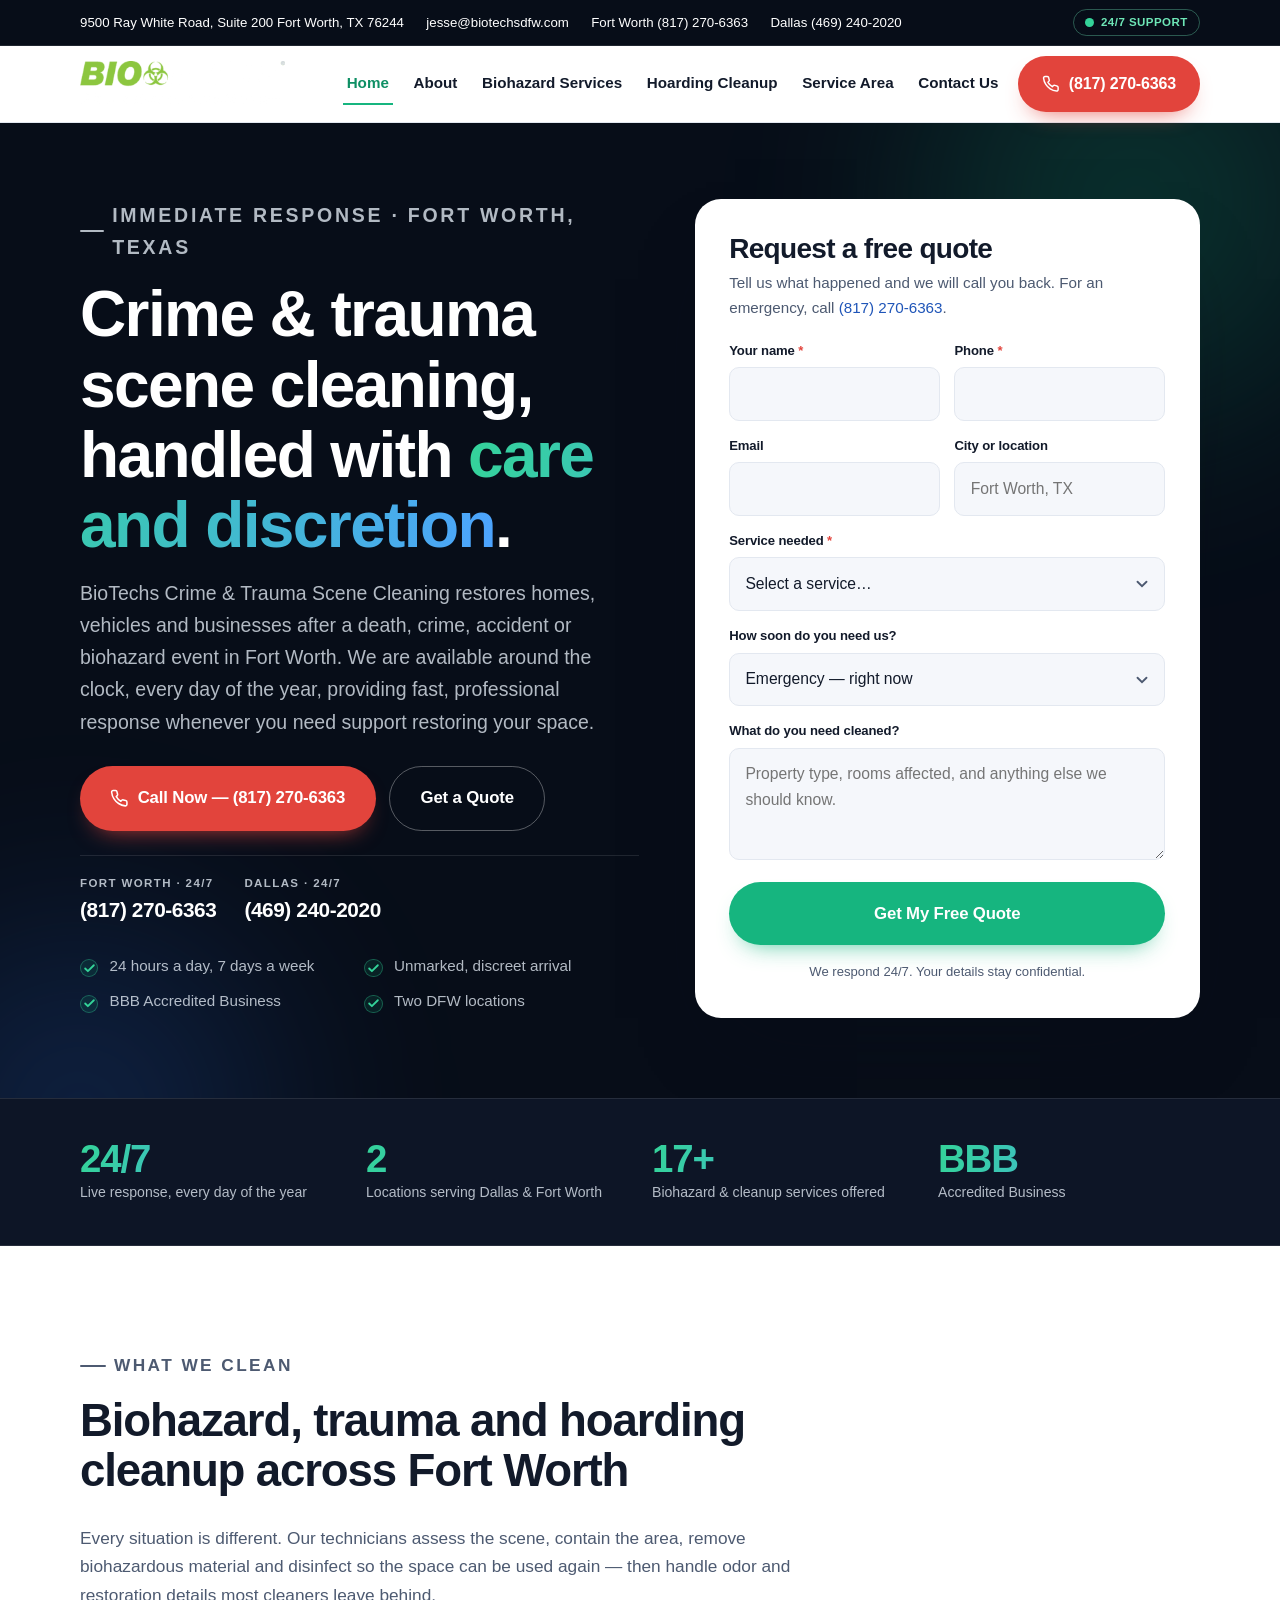
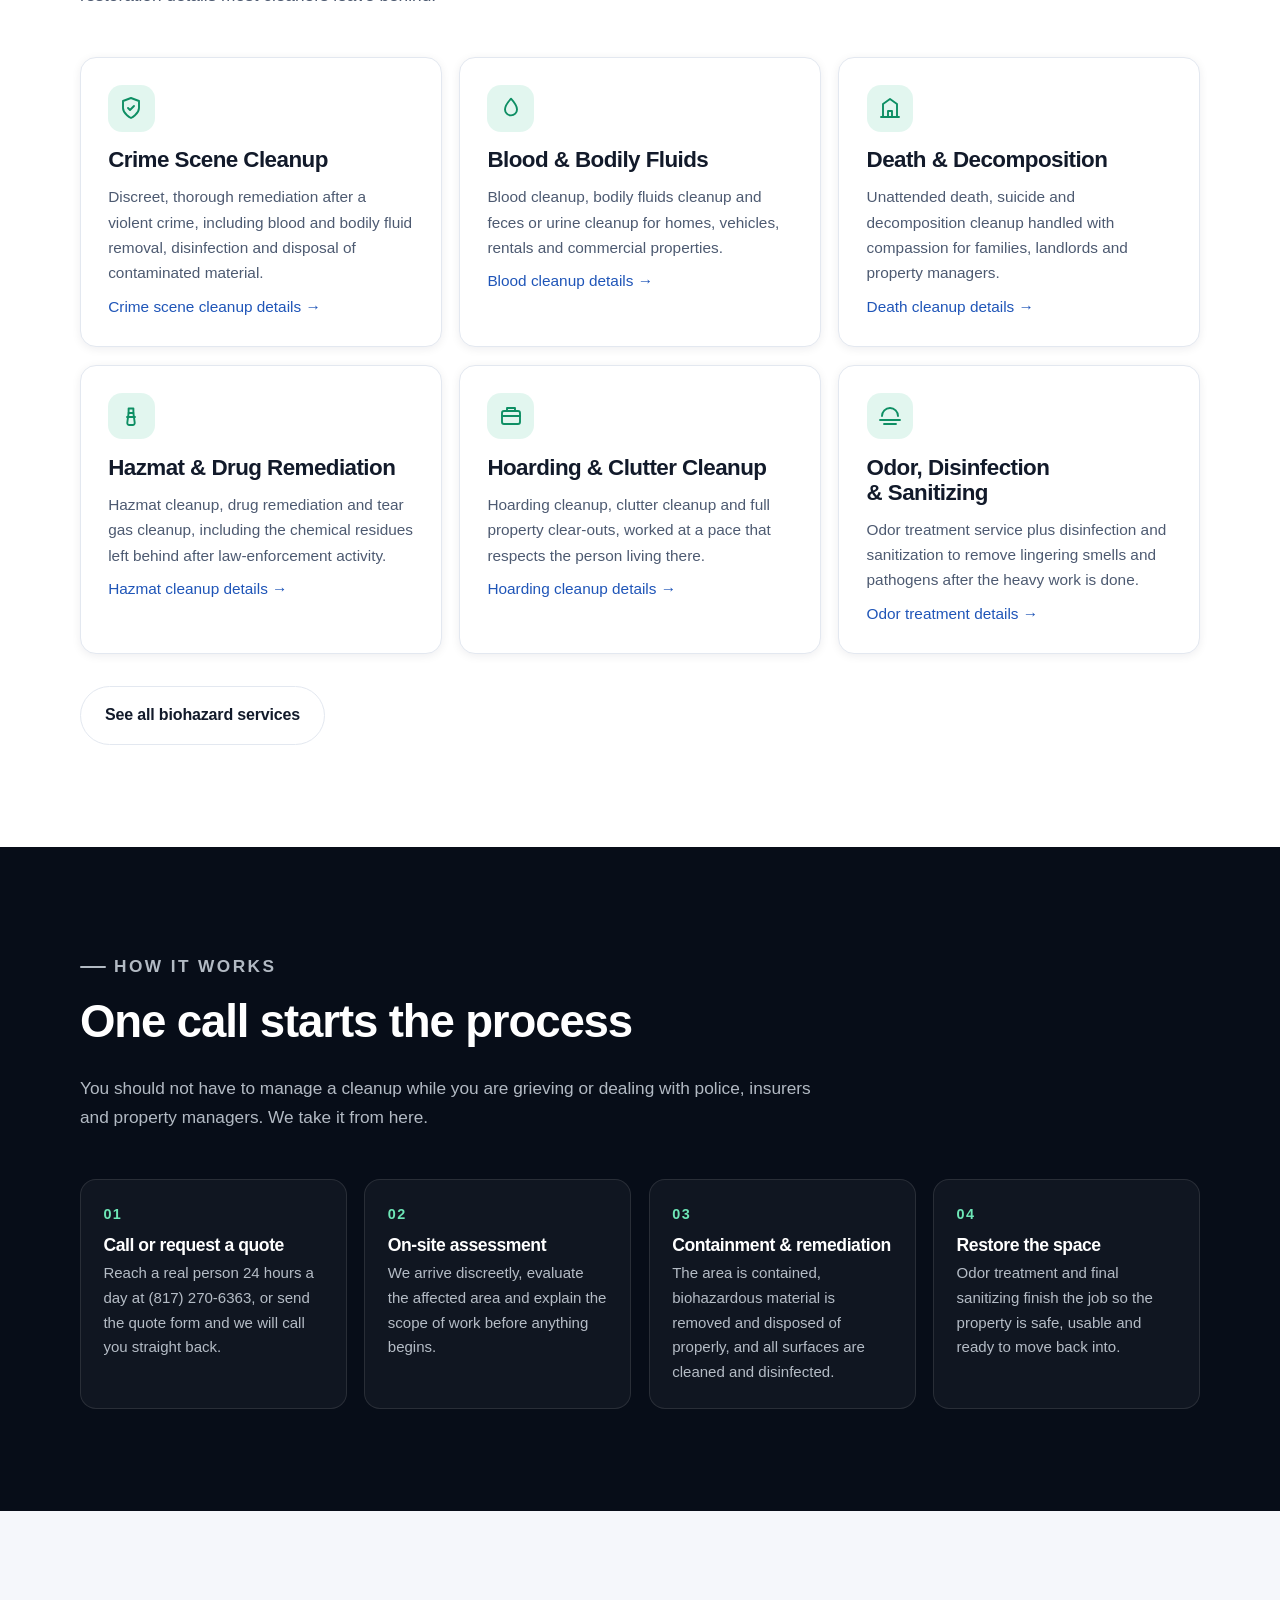
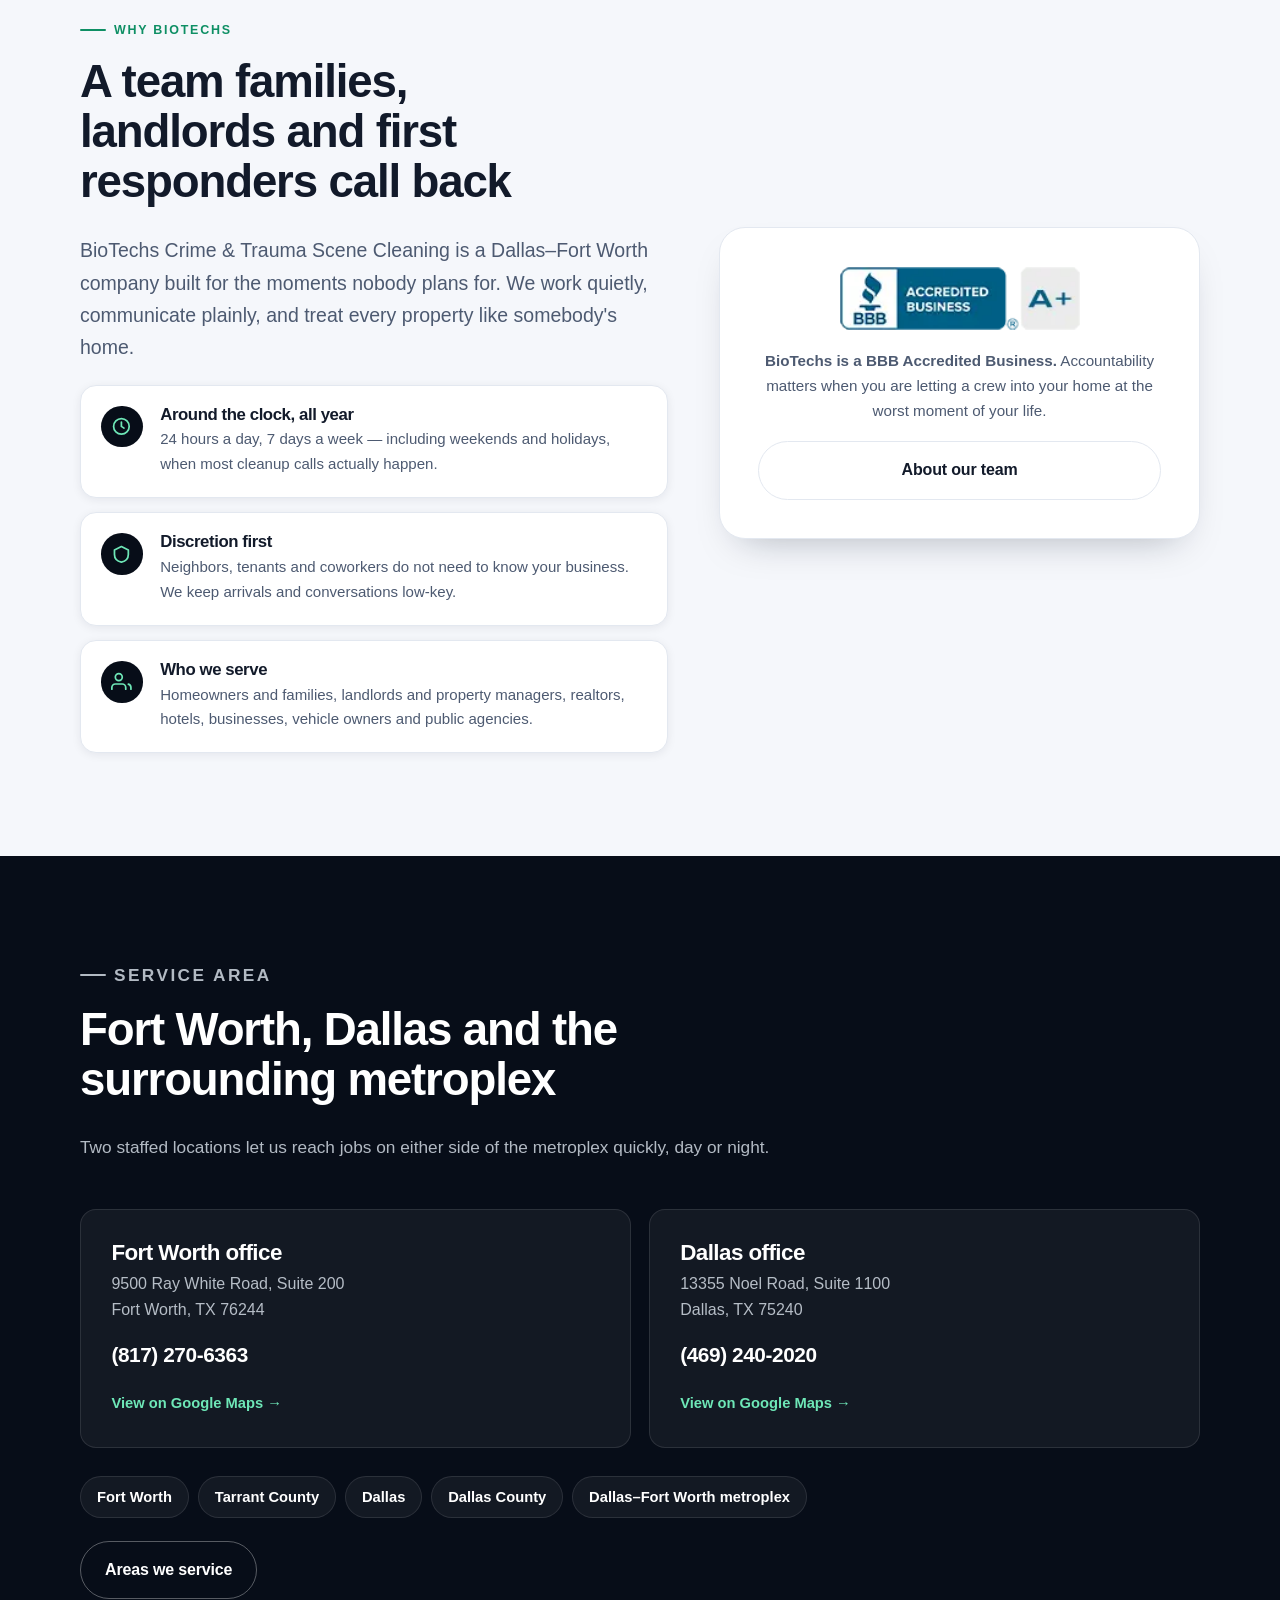
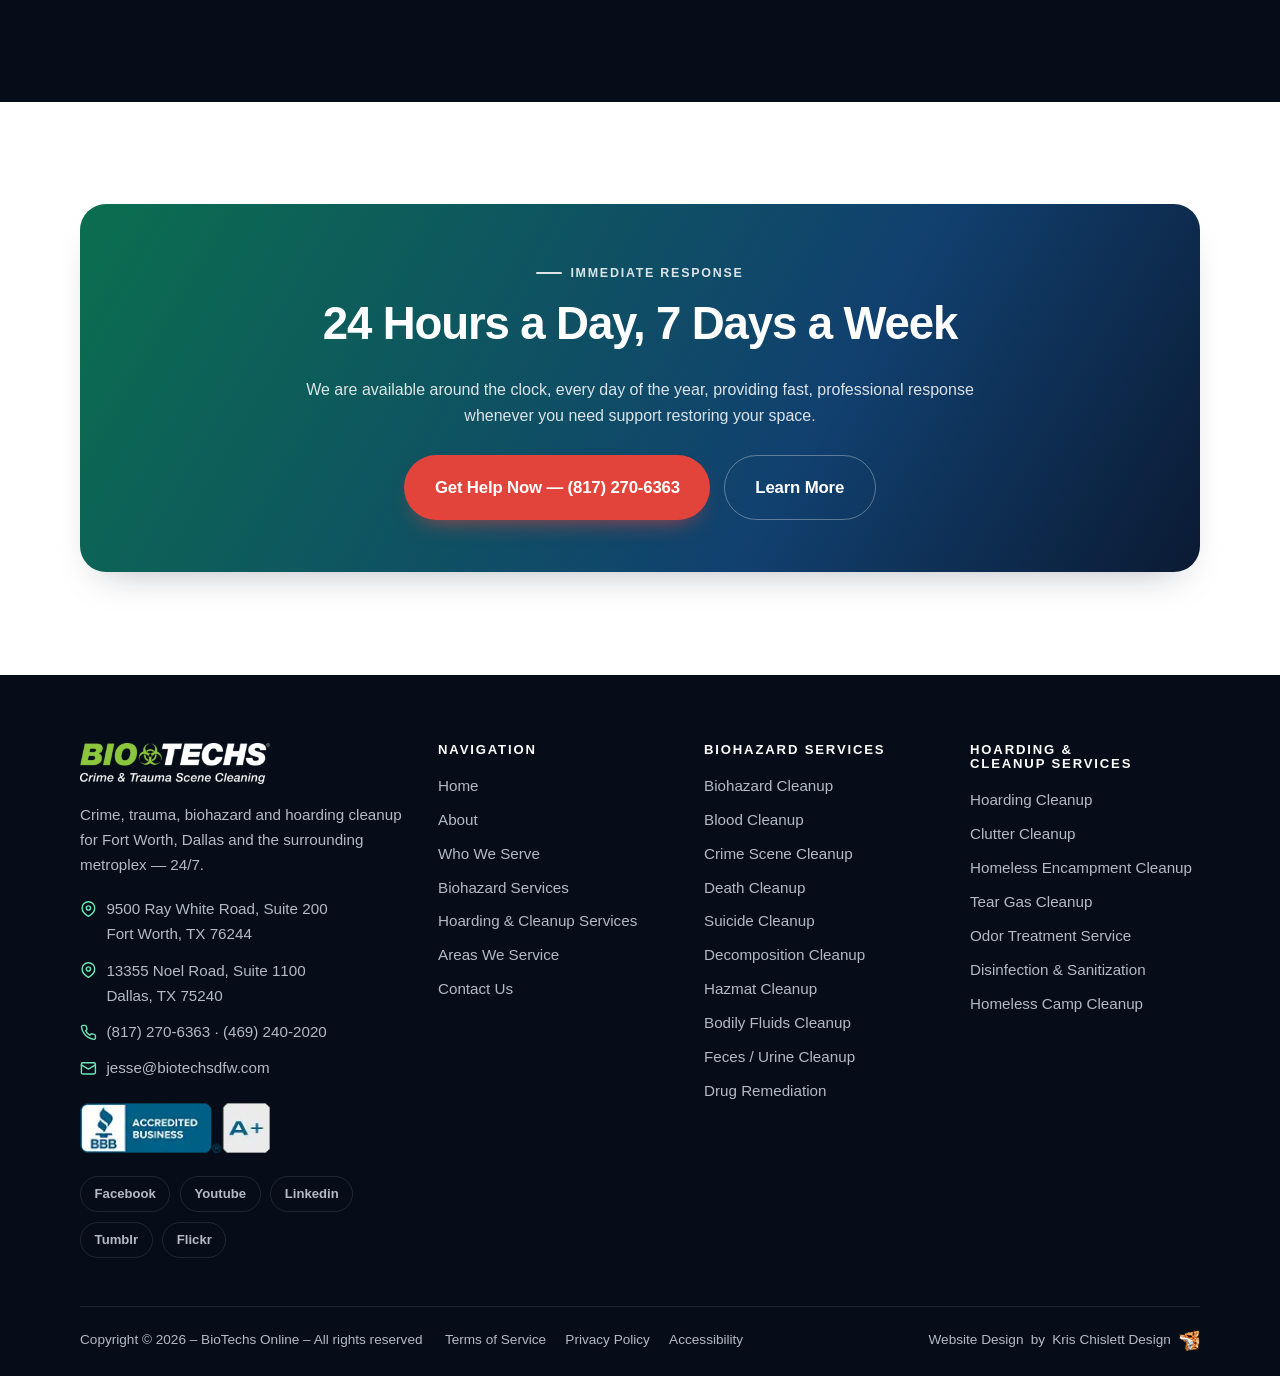
==== index.html @ 142b45b3 "feat: website redesign" ====
<!DOCTYPE html>
<html lang="en">
<head>
<meta charset="utf-8">
<meta name="viewport" content="width=device-width, initial-scale=1">
<title>Crime Scene Cleanup in Fort Worth, TX | BioTechs Crime &amp; Trauma Scene Cleaning</title>
<meta name="description" content="BioTechs Crime &amp; Trauma Scene Cleaning provides discreet crime scene, trauma, biohazard and hoarding cleanup in Fort Worth, TX. Available 24 hours a day, 7 days a week. Call (817) 270-6363.">
<meta name="robots" content="index, follow">
<meta name="theme-color" content="#070d18">
<link rel="canonical" href="https://biotechsdfw.com/">
<meta property="og:type" content="website">
<meta property="og:site_name" content="BioTechs Crime &amp; Trauma Scene Cleaning">
<meta property="og:title" content="Crime Scene &amp; Trauma Cleanup in Fort Worth, TX | BioTechs">
<meta property="og:description" content="Fast, discreet biohazard, crime scene and trauma cleanup in Fort Worth and across the Dallas–Fort Worth metroplex. 24/7 response. Call (817) 270-6363.">
<meta property="og:image" content="/images/source/00-biotechs-logo-1024x225-png.webp">
<meta name="twitter:card" content="summary_large_image">
<link rel="icon" href="/favicon.svg" type="image/svg+xml">
<link rel="apple-touch-icon" href="/favicon.svg">
<link rel="stylesheet" href="/assets/css/styles.css">
<script type="application/ld+json">
{
  "@context": "https://schema.org",
  "@type": "LocalBusiness",
  "name": "BioTechs Crime & Trauma Scene Cleaning",
  "description": "Crime scene, trauma, biohazard and hoarding cleanup serving Fort Worth and the Dallas–Fort Worth metroplex, 24 hours a day, 7 days a week.",
  "url": "https://biotechsdfw.com/",
  "email": "jesse@biotechsdfw.com",
  "telephone": "+1-817-270-6363",
  "openingHours": "Mo-Su 00:00-24:00",
  "areaServed": "Fort Worth, Texas and the Dallas–Fort Worth metroplex",
  "address": [
    {
      "@type": "PostalAddress",
      "streetAddress": "9500 Ray White Road, Suite 200",
      "addressLocality": "Fort Worth",
      "addressRegion": "TX",
      "postalCode": "76244",
      "addressCountry": "US"
    },
    {
      "@type": "PostalAddress",
      "streetAddress": "13355 Noel Road, Suite 1100",
      "addressLocality": "Dallas",
      "addressRegion": "TX",
      "postalCode": "75240",
      "addressCountry": "US"
    }
  ],
  "sameAs": [
    "https://www.facebook.com/biotechsdfw",
    "https://www.youtube.com/channel/UCbZPOLAiQCIJ4dVJfCCXYgQ",
    "https://www.linkedin.com/company/biotechsdfwcrime/"
  ]
}
</script>
</head>
<body>
<a class="skip-link" href="#content">Skip to content</a>

<!-- ================================================================ topbar -->
<div class="topbar">
  <div class="wrap topbar__inner">
    <span class="topbar__item topbar__hide-sm">
      <a href="https://maps.app.goo.gl/574pvaTT7n1JZKF98" target="_blank" rel="noopener">9500 Ray White Road, Suite 200 Fort Worth, TX 76244</a>
    </span>
    <span class="topbar__item topbar__hide-sm">
      <a href="mailto:jesse@biotechsdfw.com">jesse@biotechsdfw.com</a>
    </span>
    <span class="topbar__item"><a href="tel:+18172706363">Fort Worth (817) 270-6363</a></span>
    <span class="topbar__item topbar__hide-sm"><a href="tel:+14692402020">Dallas (469) 240-2020</a></span>
    <span class="topbar__badge"><span class="pulse-dot" aria-hidden="true"></span> 24/7 Support</span>
  </div>
</div>

<!-- ================================================================ header -->
<header class="header">
  <div class="wrap header__inner">
    <a class="logo" href="/" aria-label="BioTechs Crime &amp; Trauma Scene Cleaning — home">
      <img src="/images/source/00-biotechs-logo-1024x225-png.webp"
           srcset="/images/source/01-biotechs-logo-300x66-png.webp 300w,
                   /images/source/02-biotechs-logo-768x169-png.webp 768w,
                   /images/source/00-biotechs-logo-1024x225-png.webp 1024w"
           sizes="205px"
           width="1024" height="225"
           alt="BioTechs Logo featuring stylized green and blue elements symbolizing biotechnology innovation and growth.">
    </a>

    <button class="nav-toggle" type="button" aria-expanded="false" aria-controls="primary-nav">
      <span class="nav-toggle__bars" aria-hidden="true"></span> Menu
    </button>

    <nav class="nav" id="primary-nav" aria-label="Primary">
      <ul class="nav__list">
        <li><a class="nav__link" href="/" aria-current="page">Home</a></li>
        <li><a class="nav__link" href="/about/">About</a></li>
        <li><a class="nav__link" href="/biohazard-services/">Biohazard Services</a></li>
        <li><a class="nav__link" href="/hoarding-cleanup-services/">Hoarding Cleanup</a></li>
        <li><a class="nav__link" href="/areas-we-service/">Service Area</a></li>
        <li><a class="nav__link" href="/contact-us/">Contact Us</a></li>
        <li class="nav__cta-mobile"><a class="btn btn--call btn--block" href="tel:+18172706363">Call (817) 270-6363</a></li>
      </ul>
    </nav>

    <a class="btn btn--call header__cta" href="tel:+18172706363">
      <svg viewBox="0 0 24 24" fill="none" stroke="currentColor" stroke-width="2" stroke-linecap="round" stroke-linejoin="round" aria-hidden="true"><path d="M22 16.92v3a2 2 0 0 1-2.18 2 19.79 19.79 0 0 1-8.63-3.07 19.5 19.5 0 0 1-6-6A19.79 19.79 0 0 1 2.12 4.18A2 2 0 0 1 4.11 2h3a2 2 0 0 1 2 1.72 12.84 12.84 0 0 0 .7 2.81 2 2 0 0 1-.45 2.11L8.09 9.91a16 16 0 0 0 6 6l1.27-1.27a2 2 0 0 1 2.11-.45 12.84 12.84 0 0 0 2.81.7A2 2 0 0 1 22 16.92z"/></svg>
      (817) 270-6363
    </a>
  </div>
</header>

<main id="content">

  <!-- ================================================================ hero -->
  <section class="hero">
    <div class="wrap hero__grid">
      <div class="hero__copy">
        <p class="eyebrow eyebrow--invert">Immediate Response · Fort Worth, Texas</p>
        <h1>Crime &amp; trauma scene cleaning, handled with <span class="accent">care and discretion</span>.</h1>
        <p>
          BioTechs Crime &amp; Trauma Scene Cleaning restores homes, vehicles and
          businesses after a death, crime, accident or biohazard event in Fort Worth.
          We are available around the clock, every day of the year, providing fast,
          professional response whenever you need support restoring your space.
        </p>

        <div class="hero__actions">
          <a class="btn btn--call btn--lg" href="tel:+18172706363">
            <svg viewBox="0 0 24 24" fill="none" stroke="currentColor" stroke-width="2" stroke-linecap="round" stroke-linejoin="round" aria-hidden="true"><path d="M22 16.92v3a2 2 0 0 1-2.18 2 19.79 19.79 0 0 1-8.63-3.07 19.5 19.5 0 0 1-6-6A19.79 19.79 0 0 1 2.12 4.18A2 2 0 0 1 4.11 2h3a2 2 0 0 1 2 1.72 12.84 12.84 0 0 0 .7 2.81 2 2 0 0 1-.45 2.11L8.09 9.91a16 16 0 0 0 6 6l1.27-1.27a2 2 0 0 1 2.11-.45 12.84 12.84 0 0 0 2.81.7A2 2 0 0 1 22 16.92z"/></svg>
            Call Now — (817) 270-6363
          </a>
          <a class="btn btn--ghost btn--lg" href="#quote">Get a Quote</a>
        </div>

        <div class="hero__phones">
          <a class="hero__phone" href="tel:+18172706363">
            <span>Fort Worth · 24/7</span>
            <strong>(817) 270-6363</strong>
          </a>
          <a class="hero__phone" href="tel:+14692402020">
            <span>Dallas · 24/7</span>
            <strong>(469) 240-2020</strong>
          </a>
        </div>

        <ul class="hero__points">
          <li>24 hours a day, 7 days a week</li>
          <li>Unmarked, discreet arrival</li>
          <li>BBB Accredited Business</li>
          <li>Two DFW locations</li>
        </ul>
      </div>

      <!-- ====================================================== quote form -->
      <div class="quote-card" id="quote">
        <div class="quote-card__head">
          <h2>Request a free quote</h2>
          <p>Tell us what happened and we will call you back. For an emergency, call <a href="tel:+18172706363">(817) 270-6363</a>.</p>
        </div>

        <p class="form-status" id="quote-status" hidden></p>

        <form method="POST"
              action="https://vision.leadrai.com/api/forms/27e10beb5635736ba86fe5668b1bdff4"
              data-leadr
              data-status="quote-status"
              class="form-grid form-grid--2">
          <input type="hidden" name="_form" value="Quote request">
          <input type="hidden" name="_page" value="">
          <input type="text" name="_gotcha" tabindex="-1" autocomplete="off" style="display:none">

          <div class="field">
            <label for="q-name">Your name <span class="req" aria-hidden="true">*</span></label>
            <input id="q-name" type="text" name="name" autocomplete="name" required>
          </div>

          <div class="field">
            <label for="q-phone">Phone <span class="req" aria-hidden="true">*</span></label>
            <input id="q-phone" type="tel" name="phone" autocomplete="tel" required>
          </div>

          <div class="field">
            <label for="q-email">Email</label>
            <input id="q-email" type="email" name="email" autocomplete="email">
          </div>

          <div class="field">
            <label for="q-city">City or location</label>
            <input id="q-city" type="text" name="Location" placeholder="Fort Worth, TX">
          </div>

          <div class="field field--full">
            <label for="q-service">Service needed <span class="req" aria-hidden="true">*</span></label>
            <select id="q-service" name="Service needed" required>
              <option value="">Select a service…</option>
              <option>Crime Scene Cleanup</option>
              <option>Blood Cleanup</option>
              <option>Death Cleanup</option>
              <option>Suicide Cleanup</option>
              <option>Decomposition Cleanup</option>
              <option>Biohazard Cleanup</option>
              <option>Bodily Fluids Cleanup</option>
              <option>Feces / Urine Cleanup</option>
              <option>Hazmat Cleanup</option>
              <option>Drug Remediation</option>
              <option>Tear Gas Cleanup</option>
              <option>Hoarding Cleanup</option>
              <option>Clutter Cleanup</option>
              <option>Homeless Encampment Cleanup</option>
              <option>Odor Treatment Service</option>
              <option>Disinfection &amp; Sanitization</option>
              <option>Something else</option>
            </select>
          </div>

          <div class="field field--full">
            <label for="q-urgency">How soon do you need us?</label>
            <select id="q-urgency" name="Urgency">
              <option>Emergency — right now</option>
              <option>Today</option>
              <option>Within 48 hours</option>
              <option>Planning ahead</option>
            </select>
          </div>

          <div class="field field--full">
            <label for="q-details">What do you need cleaned?</label>
            <textarea id="q-details" name="Details" placeholder="Property type, rooms affected, and anything else we should know."></textarea>
          </div>

          <div class="field field--full">
            <button class="btn btn--block btn--lg" type="submit">Get My Free Quote</button>
          </div>
        </form>

        <p class="quote-card__note">We respond 24/7. Your details stay confidential.</p>
      </div>
    </div>
  </section>

  <!-- =============================================================== stats -->
  <div class="strip">
    <div class="wrap strip__inner">
      <div class="stat"><strong>24/7</strong><span>Live response, every day of the year</span></div>
      <div class="stat"><strong>2</strong><span>Locations serving Dallas &amp; Fort Worth</span></div>
      <div class="stat"><strong>17+</strong><span>Biohazard &amp; cleanup services offered</span></div>
      <div class="stat"><strong>BBB</strong><span>Accredited Business</span></div>
    </div>
  </div>

  <!-- ============================================================ services -->
  <section class="section" aria-labelledby="services-title">
    <div class="wrap">
      <div class="section-head reveal">
        <p class="eyebrow">What we clean</p>
        <h2 id="services-title">Biohazard, trauma and hoarding cleanup across Fort Worth</h2>
        <p>
          Every situation is different. Our technicians assess the scene, contain the
          area, remove biohazardous material and disinfect so the space can be used
          again — then handle odor and restoration details most cleaners leave behind.
        </p>
      </div>

      <div class="cards cards--3">
        <article class="card reveal">
          <span class="card__icon" aria-hidden="true">
            <svg viewBox="0 0 24 24" fill="none" stroke="currentColor" stroke-width="1.9" stroke-linecap="round" stroke-linejoin="round"><path d="M12 22s8-4 8-10V5l-8-3-8 3v7c0 6 8 10 8 10z"/><path d="M9 12l2 2 4-4"/></svg>
          </span>
          <h3>Crime Scene Cleanup</h3>
          <p>Discreet, thorough remediation after a violent crime, including blood and bodily fluid removal, disinfection and disposal of contaminated material.</p>
          <p><a href="/biohazard-services/#crime-scene-cleanup">Crime scene cleanup details →</a></p>
        </article>

        <article class="card reveal">
          <span class="card__icon" aria-hidden="true">
            <svg viewBox="0 0 24 24" fill="none" stroke="currentColor" stroke-width="1.9" stroke-linecap="round" stroke-linejoin="round"><path d="M12 2.7S6 9.3 6 13.4a6 6 0 0 0 12 0C18 9.3 12 2.7 12 2.7z"/></svg>
          </span>
          <h3>Blood &amp; Bodily Fluids</h3>
          <p>Blood cleanup, bodily fluids cleanup and feces or urine cleanup for homes, vehicles, rentals and commercial properties.</p>
          <p><a href="/biohazard-services/#blood-cleanup">Blood cleanup details →</a></p>
        </article>

        <article class="card reveal">
          <span class="card__icon" aria-hidden="true">
            <svg viewBox="0 0 24 24" fill="none" stroke="currentColor" stroke-width="1.9" stroke-linecap="round" stroke-linejoin="round"><path d="M3 21h18"/><path d="M5 21V8l7-5 7 5v13"/><path d="M10 21v-6h4v6"/></svg>
          </span>
          <h3>Death &amp; Decomposition</h3>
          <p>Unattended death, suicide and decomposition cleanup handled with compassion for families, landlords and property managers.</p>
          <p><a href="/biohazard-services/#death-cleanup">Death cleanup details →</a></p>
        </article>

        <article class="card reveal">
          <span class="card__icon" aria-hidden="true">
            <svg viewBox="0 0 24 24" fill="none" stroke="currentColor" stroke-width="1.9" stroke-linecap="round" stroke-linejoin="round"><path d="M10.3 21h3.4a2 2 0 0 0 2-2.3L14.4 9H9.6L8.3 18.7A2 2 0 0 0 10.3 21z"/><path d="M9.6 9V4.5h4.8V9"/><path d="M8 13h8"/></svg>
          </span>
          <h3>Hazmat &amp; Drug Remediation</h3>
          <p>Hazmat cleanup, drug remediation and tear gas cleanup, including the chemical residues left behind after law-enforcement activity.</p>
          <p><a href="/biohazard-services/#hazmat-cleanup">Hazmat cleanup details →</a></p>
        </article>

        <article class="card reveal">
          <span class="card__icon" aria-hidden="true">
            <svg viewBox="0 0 24 24" fill="none" stroke="currentColor" stroke-width="1.9" stroke-linecap="round" stroke-linejoin="round"><rect x="3" y="7" width="18" height="13" rx="2"/><path d="M8 7V4h8v3"/><path d="M3 12h18"/></svg>
          </span>
          <h3>Hoarding &amp; Clutter Cleanup</h3>
          <p>Hoarding cleanup, clutter cleanup and full property clear-outs, worked at a pace that respects the person living there.</p>
          <p><a href="/hoarding-cleanup-services/#hoarding-cleanup">Hoarding cleanup details →</a></p>
        </article>

        <article class="card reveal">
          <span class="card__icon" aria-hidden="true">
            <svg viewBox="0 0 24 24" fill="none" stroke="currentColor" stroke-width="1.9" stroke-linecap="round" stroke-linejoin="round"><path d="M4 12a8 8 0 0 1 16 0"/><path d="M2 16h20"/><path d="M6 20h12"/></svg>
          </span>
          <h3>Odor, Disinfection &amp; Sanitizing</h3>
          <p>Odor treatment service plus disinfection and sanitization to remove lingering smells and pathogens after the heavy work is done.</p>
          <p><a href="/hoarding-cleanup-services/#odor-treatment-service">Odor treatment details →</a></p>
        </article>
      </div>

      <p style="margin-top:2rem">
        <a class="btn btn--ghost-dark" href="/biohazard-services/">See all biohazard services</a>
      </p>
    </div>
  </section>

  <!-- ============================================================= process -->
  <section class="section section--dark" aria-labelledby="process-title">
    <div class="wrap">
      <div class="section-head reveal">
        <p class="eyebrow eyebrow--invert">How it works</p>
        <h2 id="process-title">One call starts the process</h2>
        <p>You should not have to manage a cleanup while you are grieving or dealing with police, insurers and property managers. We take it from here.</p>
      </div>

      <ol class="steps">
        <li class="reveal">
          <h3>Call or request a quote</h3>
          <p>Reach a real person 24 hours a day at (817) 270-6363, or send the quote form and we will call you straight back.</p>
        </li>
        <li class="reveal">
          <h3>On-site assessment</h3>
          <p>We arrive discreetly, evaluate the affected area and explain the scope of work before anything begins.</p>
        </li>
        <li class="reveal">
          <h3>Containment &amp; remediation</h3>
          <p>The area is contained, biohazardous material is removed and disposed of properly, and all surfaces are cleaned and disinfected.</p>
        </li>
        <li class="reveal">
          <h3>Restore the space</h3>
          <p>Odor treatment and final sanitizing finish the job so the property is safe, usable and ready to move back into.</p>
        </li>
      </ol>
    </div>
  </section>

  <!-- =============================================== trust / who we serve -->
  <section class="section section--paper" aria-labelledby="trust-title">
    <div class="wrap split">
      <div class="reveal">
        <p class="eyebrow">Why BioTechs</p>
        <h2 id="trust-title">A team families, landlords and first responders call back</h2>
        <p class="lede">
          BioTechs Crime &amp; Trauma Scene Cleaning is a Dallas–Fort Worth company
          built for the moments nobody plans for. We work quietly, communicate
          plainly, and treat every property like somebody's home.
        </p>

        <div class="credential">
          <span class="credential__mark" aria-hidden="true">
            <svg viewBox="0 0 24 24" fill="none" stroke="currentColor" stroke-width="2" stroke-linecap="round" stroke-linejoin="round"><circle cx="12" cy="12" r="9"/><path d="M12 7v5l3 2"/></svg>
          </span>
          <div>
            <h3>Around the clock, all year</h3>
            <p>24 hours a day, 7 days a week — including weekends and holidays, when most cleanup calls actually happen.</p>
          </div>
        </div>

        <div class="credential">
          <span class="credential__mark" aria-hidden="true">
            <svg viewBox="0 0 24 24" fill="none" stroke="currentColor" stroke-width="2" stroke-linecap="round" stroke-linejoin="round"><path d="M12 3l8 4v5c0 5-3.5 7.8-8 9-4.5-1.2-8-4-8-9V7z"/></svg>
          </span>
          <div>
            <h3>Discretion first</h3>
            <p>Neighbors, tenants and coworkers do not need to know your business. We keep arrivals and conversations low-key.</p>
          </div>
        </div>

        <div class="credential">
          <span class="credential__mark" aria-hidden="true">
            <svg viewBox="0 0 24 24" fill="none" stroke="currentColor" stroke-width="2" stroke-linecap="round" stroke-linejoin="round"><path d="M17 21v-2a4 4 0 0 0-4-4H5a4 4 0 0 0-4 4v2"/><circle cx="9" cy="7" r="4"/><path d="M23 21v-2a4 4 0 0 0-3-3.87"/></svg>
          </span>
          <div>
            <h3>Who we serve</h3>
            <p>Homeowners and families, landlords and property managers, realtors, hotels, businesses, vehicle owners and public agencies.</p>
          </div>
        </div>
      </div>

      <div class="badge-panel reveal">
        <img src="/images/source/05-bbb-accredit-business-badge.webp"
             width="300" height="113" loading="lazy"
             alt="BBB Accredited Business badge with blue and white colors, symbolizing trust and credibility for businesses.">
        <p><strong>BioTechs is a BBB Accredited Business.</strong> Accountability matters when you are letting a crew into your home at the worst moment of your life.</p>
        <a class="btn btn--ghost-dark btn--block" href="/about/">About our team</a>
      </div>
    </div>
  </section>

  <!-- ======================================================= service areas -->
  <section class="section section--dark" aria-labelledby="areas-title">
    <div class="wrap">
      <div class="section-head reveal">
        <p class="eyebrow eyebrow--invert">Service area</p>
        <h2 id="areas-title">Fort Worth, Dallas and the surrounding metroplex</h2>
        <p>Two staffed locations let us reach jobs on either side of the metroplex quickly, day or night.</p>
      </div>

      <div class="area-grid">
        <div class="area reveal">
          <h3>Fort Worth office</h3>
          <address>9500 Ray White Road, Suite 200<br>Fort Worth, TX 76244</address>
          <p><a class="hero__phone" href="tel:+18172706363"><strong>(817) 270-6363</strong></a></p>
          <p><a class="area__link" href="https://maps.app.goo.gl/574pvaTT7n1JZKF98" target="_blank" rel="noopener">View on Google Maps →</a></p>
        </div>
        <div class="area reveal">
          <h3>Dallas office</h3>
          <address>13355 Noel Road, Suite 1100<br>Dallas, TX 75240</address>
          <p><a class="hero__phone" href="tel:+14692402020"><strong>(469) 240-2020</strong></a></p>
          <p><a class="area__link" href="https://maps.app.goo.gl/K51b7zrCyugf8hHr6" target="_blank" rel="noopener">View on Google Maps →</a></p>
        </div>
      </div>

      <div class="reveal" style="margin-top:1.75rem">
        <ul class="pill-list">
          <li>Fort Worth</li>
          <li>Tarrant County</li>
          <li>Dallas</li>
          <li>Dallas County</li>
          <li>Dallas–Fort Worth metroplex</li>
        </ul>
        <p style="margin-top:1.4rem"><a class="btn btn--ghost" href="/areas-we-service/">Areas we service</a></p>
      </div>
    </div>
  </section>

  <!-- ============================================================= cta band -->
  <section class="section">
    <div class="wrap">
      <div class="cta-band reveal">
        <p class="eyebrow eyebrow--invert" style="justify-content:center">Immediate response</p>
        <h2>24 Hours a Day, 7 Days a Week</h2>
        <p>
          We are available around the clock, every day of the year, providing fast,
          professional response whenever you need support restoring your space.
        </p>
        <div class="cta-band__actions">
          <a class="btn btn--call btn--lg" href="tel:+18172706363">Get Help Now — (817) 270-6363</a>
          <a class="btn btn--ghost btn--lg" href="/about/">Learn More</a>
        </div>
      </div>
    </div>
  </section>

</main>

<!-- ================================================================ footer -->
<footer class="footer">
  <div class="wrap">
    <div class="footer__grid">
      <div class="footer__brand">
        <img src="/images/source/00-biotechs-logo-1024x225-png.webp"
             srcset="/images/source/01-biotechs-logo-300x66-png.webp 300w,
                     /images/source/02-biotechs-logo-768x169-png.webp 768w,
                     /images/source/00-biotechs-logo-1024x225-png.webp 1024w"
             sizes="190px" width="1024" height="225" loading="lazy"
             alt="BioTechs Logo featuring stylized green and blue elements symbolizing biotechnology innovation and growth.">
        <p>Crime, trauma, biohazard and hoarding cleanup for Fort Worth, Dallas and the surrounding metroplex — 24/7.</p>

        <ul class="footer__contact">
          <li>
            <svg viewBox="0 0 24 24" fill="none" stroke="currentColor" stroke-width="2" stroke-linecap="round" stroke-linejoin="round" aria-hidden="true"><path d="M21 10c0 7-9 12-9 12s-9-5-9-12a9 9 0 0 1 18 0z"/><circle cx="12" cy="10" r="3"/></svg>
            <a href="https://maps.app.goo.gl/574pvaTT7n1JZKF98" target="_blank" rel="noopener">9500 Ray White Road, Suite 200<br>Fort Worth, TX 76244</a>
          </li>
          <li>
            <svg viewBox="0 0 24 24" fill="none" stroke="currentColor" stroke-width="2" stroke-linecap="round" stroke-linejoin="round" aria-hidden="true"><path d="M21 10c0 7-9 12-9 12s-9-5-9-12a9 9 0 0 1 18 0z"/><circle cx="12" cy="10" r="3"/></svg>
            <a href="https://maps.app.goo.gl/K51b7zrCyugf8hHr6" target="_blank" rel="noopener">13355 Noel Road, Suite 1100<br>Dallas, TX 75240</a>
          </li>
          <li>
            <svg viewBox="0 0 24 24" fill="none" stroke="currentColor" stroke-width="2" stroke-linecap="round" stroke-linejoin="round" aria-hidden="true"><path d="M22 16.92v3a2 2 0 0 1-2.18 2 19.79 19.79 0 0 1-8.63-3.07 19.5 19.5 0 0 1-6-6A19.79 19.79 0 0 1 2.12 4.18A2 2 0 0 1 4.11 2h3a2 2 0 0 1 2 1.72 12.84 12.84 0 0 0 .7 2.81 2 2 0 0 1-.45 2.11L8.09 9.91a16 16 0 0 0 6 6l1.27-1.27a2 2 0 0 1 2.11-.45 12.84 12.84 0 0 0 2.81.7A2 2 0 0 1 22 16.92z"/></svg>
            <span><a href="tel:+18172706363">(817) 270-6363</a> · <a href="tel:+14692402020">(469) 240-2020</a></span>
          </li>
          <li>
            <svg viewBox="0 0 24 24" fill="none" stroke="currentColor" stroke-width="2" stroke-linecap="round" stroke-linejoin="round" aria-hidden="true"><rect x="2" y="4" width="20" height="16" rx="2"/><path d="m2 7 10 6 10-6"/></svg>
            <a href="mailto:jesse@biotechsdfw.com">jesse@biotechsdfw.com</a>
          </li>
        </ul>

        <img class="footer__bbb" src="/images/source/05-bbb-accredit-business-badge.webp"
             width="300" height="113" loading="lazy"
             alt="BBB Accredited Business badge with blue and white colors, symbolizing trust and credibility for businesses.">

        <ul class="social">
          <li><a href="https://www.facebook.com/biotechsdfw" target="_blank" rel="noopener">Facebook</a></li>
          <li><a href="https://www.youtube.com/channel/UCbZPOLAiQCIJ4dVJfCCXYgQ" target="_blank" rel="noopener">Youtube</a></li>
          <li><a href="https://www.linkedin.com/company/biotechsdfwcrime/" target="_blank" rel="noopener">Linkedin</a></li>
          <li><a href="https://www.tumblr.com/crime-scene-cleanup-dallas" target="_blank" rel="noopener">Tumblr</a></li>
          <li><a href="https://www.flickr.com/people/190534095@N06/" target="_blank" rel="noopener">Flickr</a></li>
        </ul>
      </div>

      <div>
        <h2>Navigation</h2>
        <ul class="footer__list">
          <li><a href="/">Home</a></li>
          <li><a href="/about/">About</a></li>
          <li><a href="/about/#who-we-serve">Who We Serve</a></li>
          <li><a href="/biohazard-services/">Biohazard Services</a></li>
          <li><a href="/hoarding-cleanup-services/">Hoarding &amp; Cleanup Services</a></li>
          <li><a href="/areas-we-service/">Areas We Service</a></li>
          <li><a href="/contact-us/">Contact Us</a></li>
        </ul>
      </div>

      <div>
        <h3>Biohazard Services</h3>
        <ul class="footer__list">
          <li><a href="/biohazard-services/#biohazard-cleanup">Biohazard Cleanup</a></li>
          <li><a href="/biohazard-services/#blood-cleanup">Blood Cleanup</a></li>
          <li><a href="/biohazard-services/#crime-scene-cleanup">Crime Scene Cleanup</a></li>
          <li><a href="/biohazard-services/#death-cleanup">Death Cleanup</a></li>
          <li><a href="/biohazard-services/#suicide-cleanup">Suicide Cleanup</a></li>
          <li><a href="/biohazard-services/#decomposition-cleanup">Decomposition Cleanup</a></li>
          <li><a href="/biohazard-services/#hazmat-cleanup">Hazmat Cleanup</a></li>
          <li><a href="/biohazard-services/#bodily-fluids-cleanup">Bodily Fluids Cleanup</a></li>
          <li><a href="/biohazard-services/#feces-urine-cleanup">Feces / Urine Cleanup</a></li>
          <li><a href="/biohazard-services/#drug-remediation">Drug Remediation</a></li>
        </ul>
      </div>

      <div>
        <h3>Hoarding &amp; Cleanup Services</h3>
        <ul class="footer__list">
          <li><a href="/hoarding-cleanup-services/#hoarding-cleanup">Hoarding Cleanup</a></li>
          <li><a href="/hoarding-cleanup-services/#clutter-cleanup">Clutter Cleanup</a></li>
          <li><a href="/hoarding-cleanup-services/#homeless-encampment-cleanup">Homeless Encampment Cleanup</a></li>
          <li><a href="/hoarding-cleanup-services/#tear-gas-cleanup">Tear Gas Cleanup</a></li>
          <li><a href="/hoarding-cleanup-services/#odor-treatment-service">Odor Treatment Service</a></li>
          <li><a href="/hoarding-cleanup-services/#disinfection-sanitization">Disinfection &amp; Sanitization</a></li>
          <li><a href="/hoarding-cleanup-services/#homeless-camp-cleanup">Homeless Camp Cleanup</a></li>
        </ul>
      </div>
    </div>

    <div class="footer__bottom">
      <span>Copyright © <span id="year">2026</span> – BioTechs Online – All rights reserved</span>
      <ul class="footer__legal">
        <li><a href="/terms-of-service/">Terms of Service</a></li>
        <li><a href="/privacy-policy/">Privacy Policy</a></li>
        <li><a href="/accessibility-statement/">Accessibility</a></li>
      </ul>
      <span class="footer__credit">
        <a href="https://www.krischislett.com/" target="_blank" rel="noopener">Website Design</a> by
        <a href="https://www.krischislett.com/" target="_blank" rel="noopener">Kris Chislett Design</a>
        <img src="/images/source/06-fox-color.png" width="22" height="22" loading="lazy" alt="Kris Chislett Design logo">
      </span>
    </div>
  </div>
</footer>

<!-- ======================================================= mobile call bar -->
<div class="callbar">
  <a class="btn btn--call" href="tel:+18172706363">Call 24/7</a>
  <a class="btn" href="#quote">Get a Quote</a>
</div>

<script src="/assets/js/main.js" defer></script>
</body>
</html>
---- assets/css/styles.css ----
/* ==========================================================================
   BioTechs Crime & Trauma Scene Cleaning — design system
   Vanilla CSS, mobile-first, no external dependencies.
   ========================================================================== */

:root {
  --ink: #070d18;
  --ink-2: #0d1526;
  --ink-3: #131f36;
  --line: rgba(255, 255, 255, 0.1);
  --line-solid: #e3e8f0;

  --paper: #ffffff;
  --paper-2: #f5f7fb;
  --paper-3: #eef2f8;

  --text: #121a2a;
  --text-soft: #4d5a71;
  --text-invert: #ffffff;
  --text-invert-soft: rgba(233, 240, 250, 0.76);

  --green: #16b57f;
  --green-dark: #0e8f64;
  --green-soft: rgba(22, 181, 127, 0.12);
  --blue: #2f73e8;
  --blue-dark: #1f55b8;
  --urgent: #e2443c;

  --radius-s: 10px;
  --radius: 16px;
  --radius-l: 26px;

  --shadow-s: 0 2px 10px rgba(10, 20, 40, 0.07);
  --shadow: 0 18px 40px -22px rgba(10, 20, 40, 0.35);
  --shadow-l: 0 40px 80px -40px rgba(7, 13, 24, 0.55);

  --wrap: 1200px;
  --gutter: clamp(1.15rem, 4vw, 2.5rem);

  --sans: "Inter", -apple-system, BlinkMacSystemFont, "Segoe UI", Roboto,
    "Helvetica Neue", Arial, sans-serif;

  --header-h: 68px;
}

/* --------------------------------------------------------------------- base */

*,
*::before,
*::after { box-sizing: border-box; }

html {
  -webkit-text-size-adjust: 100%;
  scroll-behavior: smooth;
  scroll-padding-top: calc(var(--header-h) + 16px);
}

body {
  margin: 0;
  font-family: var(--sans);
  font-size: 1rem;
  line-height: 1.65;
  color: var(--text);
  background: var(--paper);
  -webkit-font-smoothing: antialiased;
  overflow-x: hidden;
}

img, svg, picture { max-width: 100%; display: block; height: auto; }

a { color: var(--blue-dark); text-decoration: none; }
a:hover { text-decoration: underline; }

h1, h2, h3, h4 {
  margin: 0 0 .6em;
  line-height: 1.1;
  letter-spacing: -0.025em;
  font-weight: 800;
  text-wrap: balance;
}

h1 { font-size: clamp(2.2rem, 6.2vw, 4rem); }
h2 { font-size: clamp(1.75rem, 4.2vw, 2.85rem); }
h3 { font-size: clamp(1.15rem, 2.1vw, 1.4rem); }

p { margin: 0 0 1.1em; }
p:last-child { margin-bottom: 0; }

ul, ol { margin: 0 0 1.1em; padding-left: 1.2em; }

:focus-visible {
  outline: 3px solid var(--green);
  outline-offset: 3px;
  border-radius: 4px;
}

.skip-link {
  position: absolute;
  left: 50%;
  top: 0;
  transform: translate(-50%, -140%);
  z-index: 300;
  background: var(--ink);
  color: #fff;
  padding: .75rem 1.25rem;
  border-radius: 0 0 var(--radius-s) var(--radius-s);
  font-weight: 700;
  transition: transform .2s ease;
}
.skip-link:focus { transform: translate(-50%, 0); text-decoration: none; }

.wrap {
  width: 100%;
  max-width: var(--wrap);
  margin-inline: auto;
  padding-inline: var(--gutter);
}

.visually-hidden {
  position: absolute !important;
  width: 1px; height: 1px;
  margin: -1px; padding: 0;
  overflow: hidden;
  clip: rect(0 0 0 0);
  white-space: nowrap;
  border: 0;
}

/* --------------------------------------------------------------- components */

.btn {
  --btn-bg: var(--green);
  --btn-fg: #fff;
  display: inline-flex;
  align-items: center;
  justify-content: center;
  gap: .55rem;
  padding: .95rem 1.5rem;
  border: 0;
  border-radius: 999px;
  background: var(--btn-bg);
  color: var(--btn-fg);
  font: inherit;
  font-weight: 700;
  font-size: 1rem;
  letter-spacing: -0.01em;
  text-align: center;
  cursor: pointer;
  transition: transform .18s ease, box-shadow .18s ease, background-color .18s ease;
  box-shadow: 0 12px 24px -14px rgba(22, 181, 127, .85);
}
.btn:hover {
  text-decoration: none;
  transform: translateY(-2px);
  background: var(--green-dark);
}
.btn:active { transform: translateY(0); }

.btn--call {
  --btn-bg: var(--urgent);
  box-shadow: 0 12px 24px -14px rgba(226, 68, 60, .9);
}
.btn--call:hover { background: #c6322b; }

.btn--ghost {
  --btn-bg: transparent;
  --btn-fg: var(--text-invert);
  border: 1.5px solid rgba(255, 255, 255, .32);
  box-shadow: none;
}
.btn--ghost:hover { background: rgba(255, 255, 255, .1); }

.btn--ghost-dark {
  --btn-bg: transparent;
  --btn-fg: var(--text);
  border: 1.5px solid var(--line-solid);
  box-shadow: none;
}
.btn--ghost-dark:hover { background: var(--paper-2); }

.btn--block { width: 100%; }
.btn--lg { padding: 1.1rem 1.9rem; font-size: 1.05rem; }

.btn svg { width: 1.1em; height: 1.1em; flex: none; }

.eyebrow {
  display: inline-flex;
  align-items: center;
  gap: .5rem;
  margin: 0 0 1rem;
  font-size: .78rem;
  font-weight: 800;
  letter-spacing: .14em;
  text-transform: uppercase;
  color: var(--green-dark);
}
.eyebrow--invert { color: #6ee7b7; }
.eyebrow::before {
  content: "";
  width: 26px;
  height: 2px;
  background: currentColor;
  border-radius: 2px;
}

.pulse-dot {
  width: 9px; height: 9px;
  border-radius: 50%;
  background: #34d399;
  box-shadow: 0 0 0 0 rgba(52, 211, 153, .8);
  animation: pulse 2.2s infinite;
  flex: none;
}
@keyframes pulse {
  70% { box-shadow: 0 0 0 11px rgba(52, 211, 153, 0); }
  100% { box-shadow: 0 0 0 0 rgba(52, 211, 153, 0); }
}

.section { padding: clamp(3.5rem, 8vw, 6.5rem) 0; }
.section--tight { padding: clamp(2.5rem, 5vw, 4rem) 0; }
.section--paper { background: var(--paper-2); }
.section--dark {
  background: var(--ink);
  color: var(--text-invert);
}
.section--dark p { color: var(--text-invert-soft); }

.section-head { max-width: 46rem; margin-bottom: clamp(2rem, 4vw, 3rem); }
.section-head.is-centered { margin-inline: auto; text-align: center; }
.section-head p { font-size: 1.08rem; color: var(--text-soft); }
.section--dark .section-head p { color: var(--text-invert-soft); }

.lede { font-size: clamp(1.05rem, 2vw, 1.22rem); color: var(--text-soft); }

/* ------------------------------------------------------------- utility bar */

.topbar {
  background: var(--ink);
  color: var(--text-invert-soft);
  font-size: .83rem;
  border-bottom: 1px solid var(--line);
}
.topbar__inner {
  display: flex;
  flex-wrap: wrap;
  align-items: center;
  gap: .4rem 1.4rem;
  padding-block: .55rem;
}
.topbar a { color: #fff; text-decoration: none; }
.topbar a:hover { color: #6ee7b7; text-decoration: none; }
.topbar__item { display: inline-flex; align-items: center; gap: .4rem; }
.topbar__badge {
  display: inline-flex;
  align-items: center;
  gap: .45rem;
  margin-left: auto;
  padding: .2rem .7rem;
  border: 1px solid rgba(110, 231, 183, .35);
  border-radius: 999px;
  color: #6ee7b7;
  font-weight: 700;
  letter-spacing: .04em;
  text-transform: uppercase;
  font-size: .72rem;
}
.topbar__hide-sm { display: none; }
@media (min-width: 860px) {
  .topbar__hide-sm { display: inline-flex; }
}

/* ----------------------------------------------------------------- header */

.header {
  position: sticky;
  top: 0;
  z-index: 100;
  background: rgba(255, 255, 255, .92);
  backdrop-filter: blur(14px);
  border-bottom: 1px solid var(--line-solid);
}
.header.is-stuck { box-shadow: var(--shadow-s); }
.header__inner {
  display: flex;
  align-items: center;
  gap: 1rem;
  min-height: var(--header-h);
  padding-block: .6rem;
}
.logo { display: block; flex: none; }
.logo:hover { text-decoration: none; }
.logo img { width: clamp(150px, 20vw, 205px); }

.nav { margin-left: auto; }
.nav__list {
  display: flex;
  align-items: center;
  gap: clamp(.4rem, 1.3vw, 1.35rem);
  list-style: none;
  margin: 0;
  padding: 0;
}
.nav__link {
  display: block;
  padding: .5rem .25rem;
  color: var(--text);
  font-weight: 650;
  font-size: .95rem;
  border-bottom: 2px solid transparent;
}
.nav__link:hover { color: var(--green-dark); text-decoration: none; }
.nav__link[aria-current="page"] {
  color: var(--green-dark);
  border-bottom-color: var(--green);
}
.header__cta { display: none; flex: none; }
.nav-toggle {
  margin-left: auto;
  display: inline-flex;
  align-items: center;
  gap: .5rem;
  padding: .6rem .85rem;
  background: var(--ink);
  color: #fff;
  border: 0;
  border-radius: 999px;
  font: inherit;
  font-weight: 700;
  font-size: .85rem;
  cursor: pointer;
}
.nav-toggle__bars {
  position: relative;
  width: 16px; height: 2px;
  background: #fff;
  border-radius: 2px;
}
.nav-toggle__bars::before,
.nav-toggle__bars::after {
  content: "";
  position: absolute;
  left: 0;
  width: 16px; height: 2px;
  background: #fff;
  border-radius: 2px;
  transition: transform .2s ease;
}
.nav-toggle__bars::before { top: -5px; }
.nav-toggle__bars::after { top: 5px; }

@media (max-width: 959px) {
  .nav {
    position: fixed;
    inset: 0 0 auto;
    top: calc(var(--header-h) + 1px);
    margin: 0;
    background: var(--paper);
    border-bottom: 1px solid var(--line-solid);
    box-shadow: var(--shadow);
    max-height: 0;
    overflow: hidden;
    transition: max-height .3s ease;
  }
  .nav.is-open { max-height: 80vh; overflow-y: auto; }
  .nav__list {
    flex-direction: column;
    align-items: stretch;
    gap: 0;
    padding: .5rem var(--gutter) 1.5rem;
  }
  .nav__list li { border-bottom: 1px solid var(--paper-3); }
  .nav__link { padding: .95rem .25rem; font-size: 1.05rem; }
  .nav__cta-mobile { padding-top: 1rem; }
}
@media (min-width: 960px) {
  .nav-toggle { display: none; }
  .header__cta { display: inline-flex; }
  .nav__cta-mobile { display: none; }
}

/* ------------------------------------------------------------------- hero */

.hero {
  position: relative;
  isolation: isolate;
  background: var(--ink);
  color: var(--text-invert);
  padding: clamp(2.5rem, 6vw, 4.75rem) 0 clamp(3rem, 7vw, 5rem);
  overflow: hidden;
}
.hero::before,
.hero::after {
  content: "";
  position: absolute;
  z-index: -1;
  border-radius: 50%;
  filter: blur(80px);
  opacity: .5;
}
.hero::before {
  width: 42rem; height: 42rem;
  top: -16rem; right: -12rem;
  background: radial-gradient(circle, rgba(22, 181, 127, .55), transparent 68%);
}
.hero::after {
  width: 38rem; height: 38rem;
  bottom: -20rem; left: -14rem;
  background: radial-gradient(circle, rgba(47, 115, 232, .5), transparent 68%);
}
.hero__grid {
  display: grid;
  gap: clamp(2rem, 5vw, 3.5rem);
  align-items: start;
}
@media (min-width: 1000px) {
  .hero__grid { grid-template-columns: 1.05fr .95fr; gap: 3.5rem; }
}
.hero h1 { margin-bottom: 1rem; }
.hero h1 .accent {
  background: linear-gradient(100deg, #34d399, #4da3ff);
  -webkit-background-clip: text;
  background-clip: text;
  color: transparent;
}
.hero__copy > p {
  font-size: clamp(1.05rem, 2.1vw, 1.22rem);
  color: var(--text-invert-soft);
  max-width: 34rem;
}
.hero__actions {
  display: flex;
  flex-wrap: wrap;
  gap: .85rem;
  margin: 1.75rem 0 1.5rem;
}
.hero__phones {
  display: flex;
  flex-wrap: wrap;
  gap: .6rem 1.75rem;
  padding: 1.15rem 0 0;
  border-top: 1px solid var(--line);
}
.hero__phone { display: block; color: #fff; }
.hero__phone:hover { text-decoration: none; }
.hero__phone span {
  display: block;
  font-size: .72rem;
  font-weight: 800;
  letter-spacing: .12em;
  text-transform: uppercase;
  color: var(--text-invert-soft);
}
.hero__phone strong {
  font-size: 1.3rem;
  letter-spacing: -0.02em;
}
.hero__phone:hover strong { color: #6ee7b7; }

.hero__points {
  list-style: none;
  margin: 1.6rem 0 0;
  padding: 0;
  display: grid;
  gap: .65rem;
}
@media (min-width: 560px) {
  .hero__points { grid-template-columns: 1fr 1fr; }
}
.hero__points li {
  position: relative;
  padding-left: 1.85rem;
  font-size: .95rem;
  color: var(--text-invert-soft);
}
.hero__points li::before {
  content: "";
  position: absolute;
  left: 0; top: .4em;
  width: 1.15rem; height: 1.15rem;
  border-radius: 50%;
  background: var(--green-soft) url("data:image/svg+xml,%3Csvg xmlns='http://www.w3.org/2000/svg' viewBox='0 0 24 24' fill='none' stroke='%2334d399' stroke-width='3.4' stroke-linecap='round' stroke-linejoin='round'%3E%3Cpolyline points='20 6 9 17 4 12'/%3E%3C/svg%3E") center / .8rem no-repeat;
  border: 1px solid rgba(52, 211, 153, .35);
}

/* -------------------------------------------------------------- form card */

.quote-card {
  position: relative;
  background: var(--paper);
  color: var(--text);
  border-radius: var(--radius-l);
  padding: clamp(1.4rem, 3.5vw, 2.1rem);
  box-shadow: var(--shadow-l);
  border: 1px solid rgba(255, 255, 255, .5);
}
.quote-card__head { margin-bottom: 1.25rem; }
.quote-card__head h2 {
  font-size: clamp(1.4rem, 3vw, 1.75rem);
  margin-bottom: .35rem;
}
.quote-card__head p {
  margin: 0;
  font-size: .95rem;
  color: var(--text-soft);
}
.quote-card__note {
  margin-top: 1rem;
  font-size: .82rem;
  color: var(--text-soft);
  text-align: center;
}

.form-grid {
  display: grid;
  gap: .9rem;
}
@media (min-width: 540px) {
  .form-grid--2 { grid-template-columns: 1fr 1fr; }
  .form-grid--2 .field--full { grid-column: 1 / -1; }
}

.field label,
.field .field__label {
  display: block;
  margin-bottom: .35rem;
  font-size: .82rem;
  font-weight: 700;
  color: var(--text);
  letter-spacing: -0.01em;
}
.field .req { color: var(--urgent); }

.field input,
.field select,
.field textarea {
  width: 100%;
  padding: .8rem .95rem;
  font: inherit;
  font-size: .98rem;
  color: var(--text);
  background: var(--paper-2);
  border: 1.5px solid var(--line-solid);
  border-radius: var(--radius-s);
  transition: border-color .15s ease, background-color .15s ease;
}
.field textarea { min-height: 7rem; resize: vertical; }
.field select {
  appearance: none;
  background-image: url("data:image/svg+xml,%3Csvg xmlns='http://www.w3.org/2000/svg' viewBox='0 0 24 24' fill='none' stroke='%234d5a71' stroke-width='2.5' stroke-linecap='round'%3E%3Cpolyline points='6 9 12 15 18 9'/%3E%3C/svg%3E");
  background-repeat: no-repeat;
  background-position: right .85rem center;
  background-size: 1.1rem;
  padding-right: 2.6rem;
}
.field input:focus,
.field select:focus,
.field textarea:focus {
  background: #fff;
  border-color: var(--green);
  outline: none;
  box-shadow: 0 0 0 3px var(--green-soft);
}

.form-status {
  margin: 0 0 1rem;
  padding: .9rem 1.1rem;
  border-radius: var(--radius-s);
  font-size: .95rem;
  font-weight: 600;
  background: var(--green-soft);
  border: 1px solid rgba(22, 181, 127, .35);
  color: #0b6e4e;
}
.form-status[hidden] { display: none; }
.form-status--error {
  background: rgba(226, 68, 60, .1);
  border-color: rgba(226, 68, 60, .35);
  color: #a52a23;
}

/* ----------------------------------------------------------- strip / trust */

.strip {
  background: var(--ink-2);
  color: var(--text-invert);
  border-top: 1px solid var(--line);
  border-bottom: 1px solid var(--line);
}
.strip__inner {
  display: grid;
  gap: 1.5rem;
  padding-block: clamp(1.75rem, 4vw, 2.5rem);
  grid-template-columns: repeat(2, 1fr);
}
@media (min-width: 880px) {
  .strip__inner { grid-template-columns: repeat(4, 1fr); }
}
.stat strong {
  display: block;
  font-size: clamp(1.7rem, 4vw, 2.4rem);
  font-weight: 800;
  letter-spacing: -0.03em;
  line-height: 1.05;
  background: linear-gradient(100deg, #34d399, #4da3ff);
  -webkit-background-clip: text;
  background-clip: text;
  color: transparent;
}
.stat span {
  font-size: .88rem;
  color: var(--text-invert-soft);
}

/* ------------------------------------------------------------------- cards */

.cards {
  display: grid;
  gap: 1.1rem;
  grid-template-columns: 1fr;
}
@media (min-width: 620px) { .cards { grid-template-columns: repeat(2, 1fr); } }
@media (min-width: 1000px) { .cards--3 { grid-template-columns: repeat(3, 1fr); } }

.card {
  position: relative;
  display: flex;
  flex-direction: column;
  gap: .5rem;
  padding: clamp(1.3rem, 2.5vw, 1.7rem);
  background: var(--paper);
  border: 1px solid var(--line-solid);
  border-radius: var(--radius);
  box-shadow: var(--shadow-s);
  transition: transform .2s ease, box-shadow .2s ease, border-color .2s ease;
}
.card:hover {
  transform: translateY(-4px);
  box-shadow: var(--shadow);
  border-color: rgba(22, 181, 127, .45);
}
.card h3 { margin-bottom: .2rem; }
.card p { font-size: .96rem; color: var(--text-soft); margin: 0; }
.card__icon {
  display: inline-flex;
  align-items: center;
  justify-content: center;
  width: 2.9rem; height: 2.9rem;
  margin-bottom: .55rem;
  border-radius: 14px;
  background: var(--green-soft);
  color: var(--green-dark);
  flex: none;
}
.card__icon svg { width: 1.5rem; height: 1.5rem; }
.card--dark {
  background: var(--ink-3);
  border-color: var(--line);
  color: var(--text-invert);
}
.card--dark p { color: var(--text-invert-soft); }
.card--dark .card__icon {
  background: rgba(52, 211, 153, .14);
  color: #6ee7b7;
}

.pill-list {
  display: flex;
  flex-wrap: wrap;
  gap: .55rem;
  list-style: none;
  margin: 0;
  padding: 0;
}
.pill-list li {
  padding: .5rem 1rem;
  background: var(--paper);
  border: 1px solid var(--line-solid);
  border-radius: 999px;
  font-size: .92rem;
  font-weight: 600;
}
.section--dark .pill-list li {
  background: rgba(255, 255, 255, .05);
  border-color: var(--line);
  color: #fff;
}

/* ------------------------------------------------------------------ steps */

.steps {
  counter-reset: step;
  display: grid;
  gap: 1.1rem;
  list-style: none;
  margin: 0;
  padding: 0;
}
@media (min-width: 760px) { .steps { grid-template-columns: repeat(2, 1fr); } }
@media (min-width: 1040px) { .steps { grid-template-columns: repeat(4, 1fr); } }
.steps li {
  counter-increment: step;
  padding: 1.4rem;
  background: rgba(255, 255, 255, .04);
  border: 1px solid var(--line);
  border-radius: var(--radius);
}
.steps li::before {
  content: counter(step, decimal-leading-zero);
  display: block;
  margin-bottom: .6rem;
  font-size: .9rem;
  font-weight: 800;
  letter-spacing: .1em;
  color: #6ee7b7;
}
.steps h3 { font-size: 1.1rem; margin-bottom: .35rem; }
.steps p { font-size: .94rem; margin: 0; }

/* --------------------------------------------------------- split / credits */

.split {
  display: grid;
  gap: clamp(1.8rem, 4vw, 3.25rem);
  align-items: center;
}
@media (min-width: 920px) {
  .split { grid-template-columns: 1.1fr .9fr; }
  .split--reverse > :first-child { order: 2; }
}

.credential {
  display: flex;
  gap: 1.1rem;
  align-items: flex-start;
  padding: 1.25rem;
  background: var(--paper);
  border: 1px solid var(--line-solid);
  border-radius: var(--radius);
  box-shadow: var(--shadow-s);
}
.credential + .credential { margin-top: .9rem; }
.credential h3 { font-size: 1.05rem; margin-bottom: .2rem; }
.credential p { margin: 0; font-size: .94rem; color: var(--text-soft); }
.credential__mark {
  display: inline-flex;
  align-items: center;
  justify-content: center;
  width: 2.6rem; height: 2.6rem;
  flex: none;
  border-radius: 50%;
  background: var(--ink);
  color: #6ee7b7;
}
.credential__mark svg { width: 1.3rem; height: 1.3rem; }

.badge-panel {
  display: flex;
  flex-direction: column;
  align-items: center;
  gap: 1.1rem;
  padding: clamp(1.6rem, 3.5vw, 2.4rem);
  text-align: center;
  background: var(--paper);
  border: 1px solid var(--line-solid);
  border-radius: var(--radius-l);
  box-shadow: var(--shadow);
}
.badge-panel img { width: min(240px, 72%); }
.badge-panel p { font-size: .95rem; color: var(--text-soft); margin: 0; }

/* ------------------------------------------------------------- area cards */

.area-grid {
  display: grid;
  gap: 1.1rem;
}
@media (min-width: 780px) { .area-grid { grid-template-columns: 1fr 1fr; } }
.area {
  padding: clamp(1.4rem, 3vw, 1.9rem);
  background: rgba(255, 255, 255, .05);
  border: 1px solid var(--line);
  border-radius: var(--radius);
}
.area h3 { margin-bottom: .35rem; }
.area address {
  font-style: normal;
  font-size: 1rem;
  color: var(--text-invert-soft);
  margin-bottom: .9rem;
}
.area a.area__link {
  display: inline-flex;
  align-items: center;
  gap: .4rem;
  color: #6ee7b7;
  font-weight: 700;
  font-size: .92rem;
}

/* ----------------------------------------------------------------- cta band */

.cta-band {
  position: relative;
  isolation: isolate;
  overflow: hidden;
  background: linear-gradient(120deg, #0b6e4e, #11406f 65%, #0b1a33);
  color: #fff;
  border-radius: var(--radius-l);
  padding: clamp(2rem, 5vw, 3.25rem);
  text-align: center;
  box-shadow: var(--shadow);
}
.cta-band h2 { color: #fff; }
.cta-band p {
  max-width: 44rem;
  margin-inline: auto;
  color: rgba(255, 255, 255, .85);
}
.cta-band__actions {
  display: flex;
  flex-wrap: wrap;
  gap: .85rem;
  justify-content: center;
  margin-top: 1.6rem;
}

/* ------------------------------------------------------------------ footer */

.footer {
  background: var(--ink);
  color: var(--text-invert-soft);
  padding: clamp(2.75rem, 6vw, 4.25rem) 0 1.5rem;
  font-size: .95rem;
}
.footer a { color: var(--text-invert-soft); }
.footer a:hover { color: #fff; text-decoration: none; }
.footer__grid {
  display: grid;
  gap: 2.25rem;
}
@media (min-width: 720px) {
  .footer__grid { grid-template-columns: 1.3fr 1fr 1fr; }
}
@media (min-width: 1040px) {
  .footer__grid { grid-template-columns: 1.4fr 1fr 1fr 1fr; }
}
.footer h2, .footer h3 {
  color: #fff;
  font-size: .82rem;
  font-weight: 800;
  letter-spacing: .14em;
  text-transform: uppercase;
  margin-bottom: 1rem;
}
.footer__list { list-style: none; margin: 0; padding: 0; }
.footer__list li + li { margin-top: .55rem; }
.footer__brand img { width: 190px; margin-bottom: 1.1rem; }
.footer__contact { list-style: none; margin: 1.2rem 0 0; padding: 0; }
.footer__contact li { display: flex; gap: .6rem; margin-bottom: .7rem; }
.footer__contact svg { width: 1.05rem; height: 1.05rem; flex: none; margin-top: .3rem; color: #6ee7b7; }
.footer__bbb { width: 150px; margin-top: 1.4rem; }
.social {
  display: flex;
  flex-wrap: wrap;
  gap: .6rem;
  list-style: none;
  margin: 1.4rem 0 0;
  padding: 0;
}
.social a {
  display: inline-block;
  padding: .4rem .85rem;
  border: 1px solid var(--line);
  border-radius: 999px;
  font-size: .82rem;
  font-weight: 600;
}
.social a:hover { border-color: rgba(110, 231, 183, .6); }
.footer__bottom {
  margin-top: clamp(2rem, 5vw, 3rem);
  padding-top: 1.4rem;
  border-top: 1px solid var(--line);
  display: flex;
  flex-wrap: wrap;
  gap: .6rem 1.4rem;
  align-items: center;
  font-size: .85rem;
}
.footer__legal { display: flex; flex-wrap: wrap; gap: .6rem 1.2rem; list-style: none; margin: 0; padding: 0; }
.footer__credit {
  display: inline-flex;
  align-items: center;
  gap: .45rem;
  margin-left: auto;
}
.footer__credit img { width: 22px; }

/* --------------------------------------------------------- mobile call bar */

.callbar {
  position: fixed;
  left: 0; right: 0; bottom: 0;
  z-index: 120;
  display: grid;
  grid-template-columns: 1fr 1fr;
  gap: .5rem;
  padding: .6rem .7rem calc(.6rem + env(safe-area-inset-bottom));
  background: rgba(7, 13, 24, .96);
  backdrop-filter: blur(10px);
  border-top: 1px solid var(--line);
}
.callbar .btn { padding: .8rem 1rem; font-size: .95rem; box-shadow: none; }
@media (min-width: 960px) { .callbar { display: none; } }
@media (max-width: 959px) { body { padding-bottom: 4.5rem; } }

/* ------------------------------------------------------------------ pages */

.page-hero {
  position: relative;
  isolation: isolate;
  overflow: hidden;
  background: var(--ink);
  color: #fff;
  padding: clamp(2.75rem, 7vw, 4.5rem) 0;
}
.page-hero::after {
  content: "";
  position: absolute;
  z-index: -1;
  inset: auto -10rem -24rem auto;
  width: 40rem; height: 40rem;
  right: -12rem;
  border-radius: 50%;
  background: radial-gradient(circle, rgba(22, 181, 127, .4), transparent 70%);
  filter: blur(70px);
}
.page-hero p { max-width: 44rem; color: var(--text-invert-soft); font-size: clamp(1.02rem, 2vw, 1.18rem); }
.page-hero__actions { display: flex; flex-wrap: wrap; gap: .8rem; margin-top: 1.6rem; }

.breadcrumb {
  display: flex;
  flex-wrap: wrap;
  gap: .45rem;
  list-style: none;
  margin: 0 0 1.2rem;
  padding: 0;
  font-size: .85rem;
  color: var(--text-invert-soft);
}
.breadcrumb a { color: #6ee7b7; }
.breadcrumb li + li::before { content: "/"; margin-right: .45rem; opacity: .5; }

.prose { max-width: 48rem; }
.prose h2 { margin-top: 2.25rem; }
.prose h3 { margin-top: 1.6rem; }
.prose ul li { margin-bottom: .5rem; }

.service-block {
  scroll-margin-top: calc(var(--header-h) + 24px);
  padding: clamp(1.4rem, 3vw, 2rem);
  background: var(--paper);
  border: 1px solid var(--line-solid);
  border-radius: var(--radius);
  box-shadow: var(--shadow-s);
}
.service-block + .service-block { margin-top: 1.1rem; }
.service-block h3 { margin-bottom: .45rem; }
.service-block p { margin: 0; color: var(--text-soft); }
.service-block__tag {
  display: inline-block;
  margin-bottom: .7rem;
  padding: .25rem .7rem;
  border-radius: 999px;
  background: var(--green-soft);
  color: var(--green-dark);
  font-size: .72rem;
  font-weight: 800;
  letter-spacing: .1em;
  text-transform: uppercase;
}

.contact-grid {
  display: grid;
  gap: clamp(1.8rem, 4vw, 3rem);
  align-items: start;
}
@media (min-width: 980px) {
  .contact-grid { grid-template-columns: .85fr 1.15fr; }
}
.contact-list { list-style: none; margin: 0; padding: 0; }
.contact-list li { padding: 1.1rem 0; border-bottom: 1px solid var(--line-solid); }
.contact-list li:first-child { padding-top: 0; }
.contact-list span {
  display: block;
  font-size: .76rem;
  font-weight: 800;
  letter-spacing: .12em;
  text-transform: uppercase;
  color: var(--text-soft);
  margin-bottom: .25rem;
}
.contact-list strong { font-size: 1.1rem; letter-spacing: -0.02em; }
.contact-list address { font-style: normal; font-size: 1.02rem; }

.reveal {
  opacity: 0;
  transform: translateY(18px);
  transition: opacity .6s ease, transform .6s ease;
}
.reveal.is-visible { opacity: 1; transform: none; }
@media (prefers-reduced-motion: reduce) {
  html { scroll-behavior: auto; }
  .reveal { opacity: 1; transform: none; transition: none; }
  .pulse-dot { animation: none; }
  .btn:hover, .card:hover { transform: none; }
}
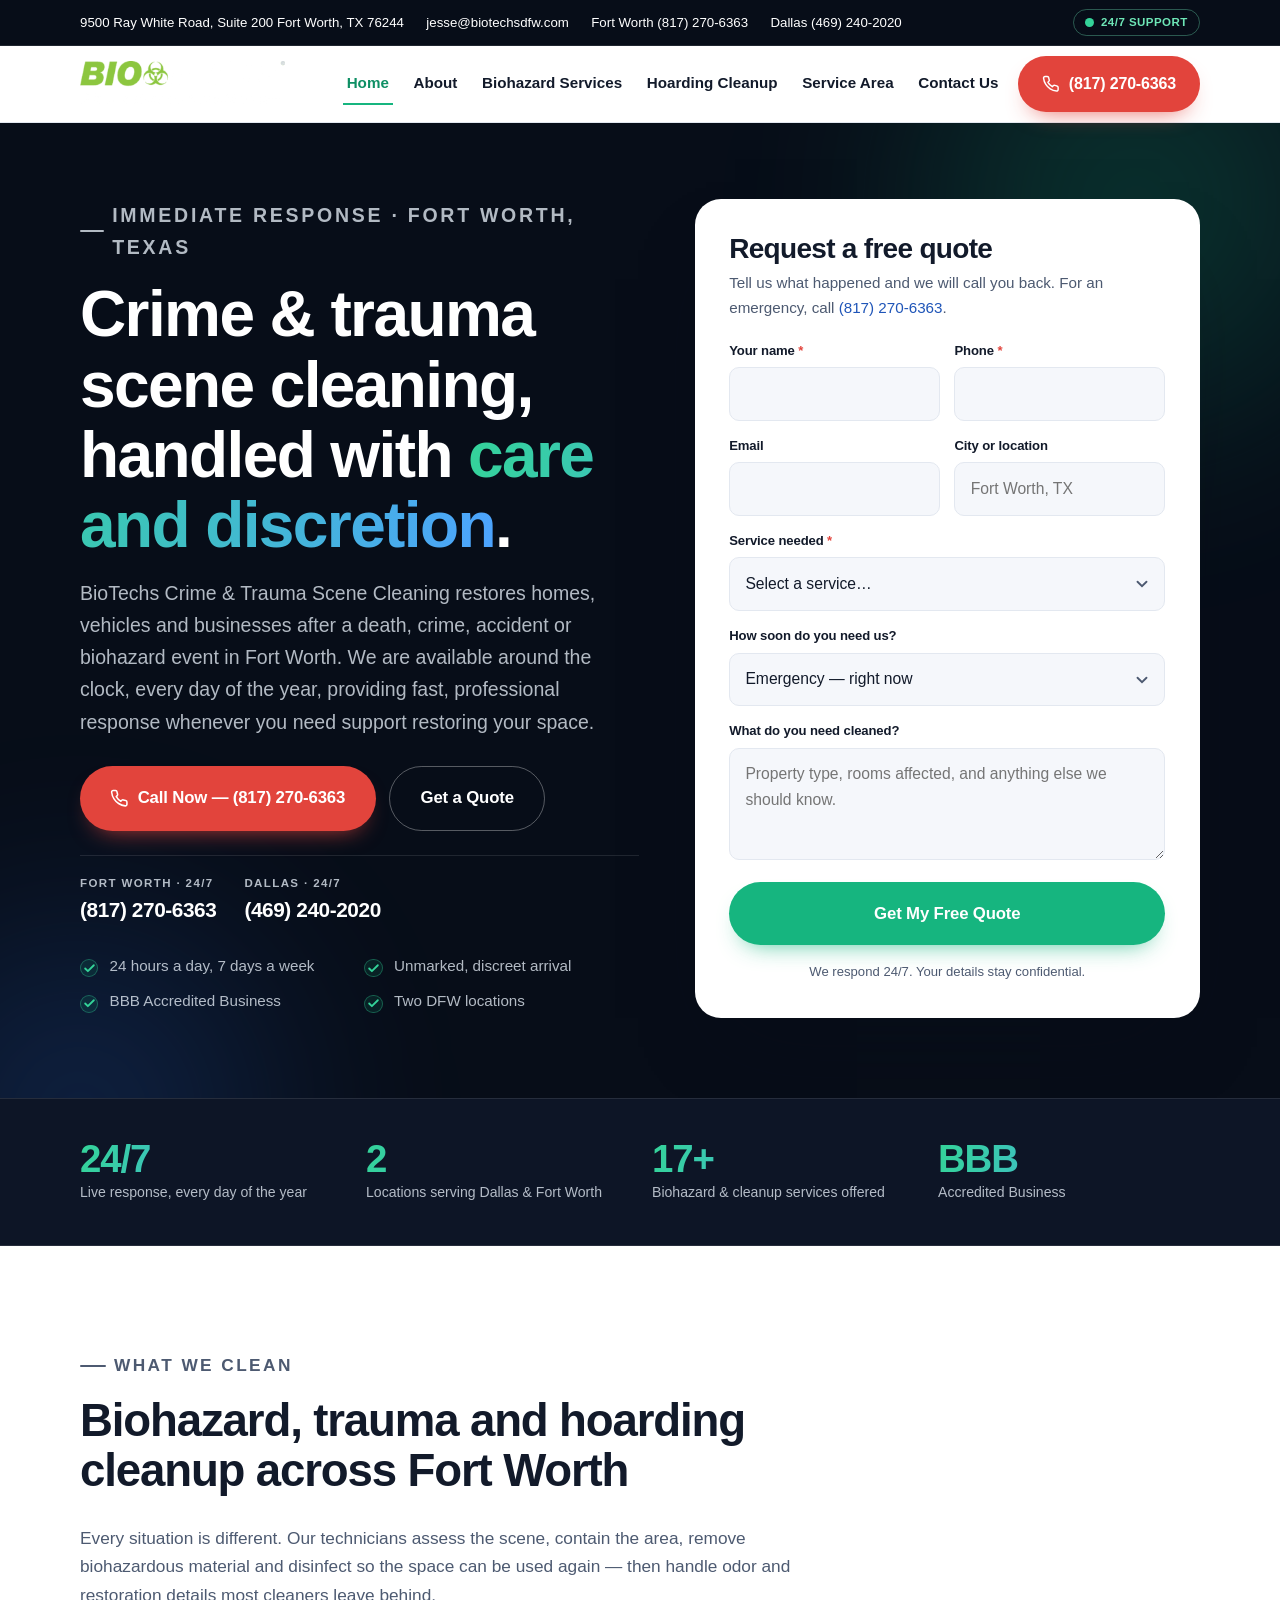
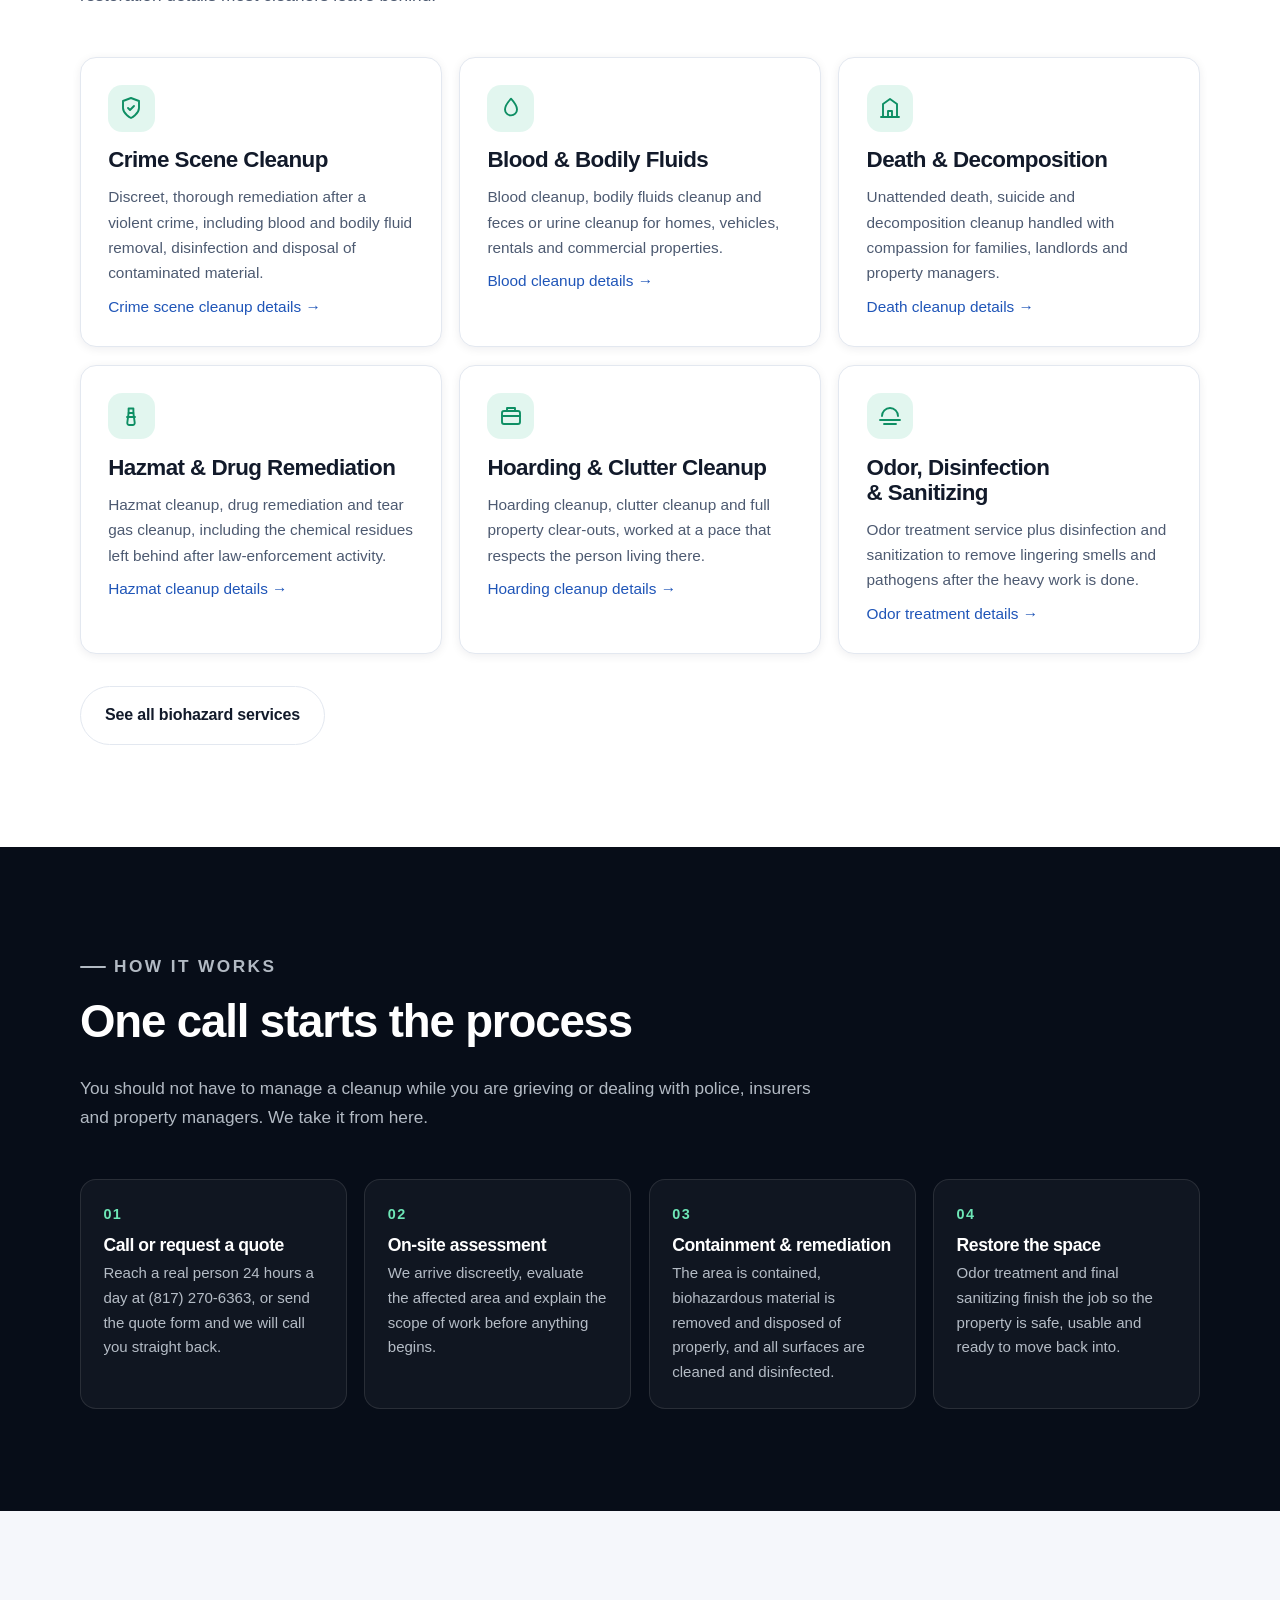
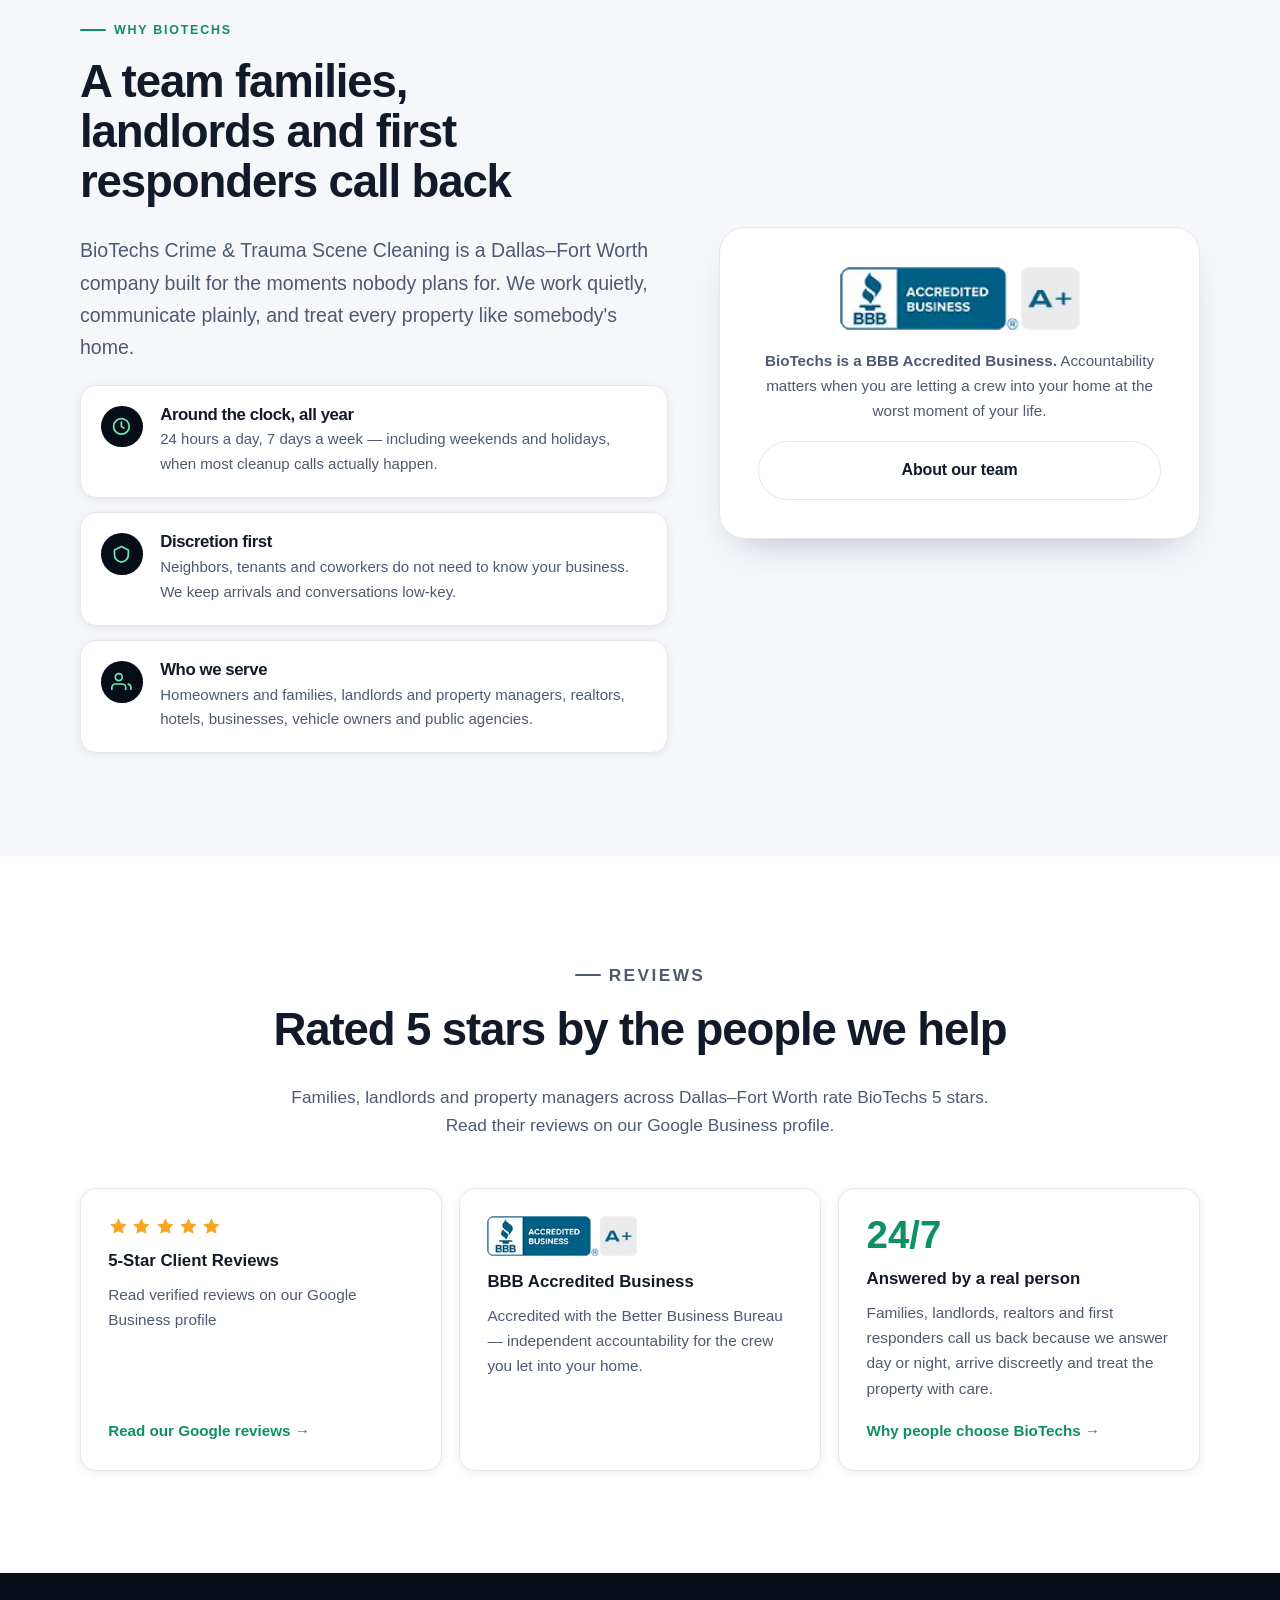
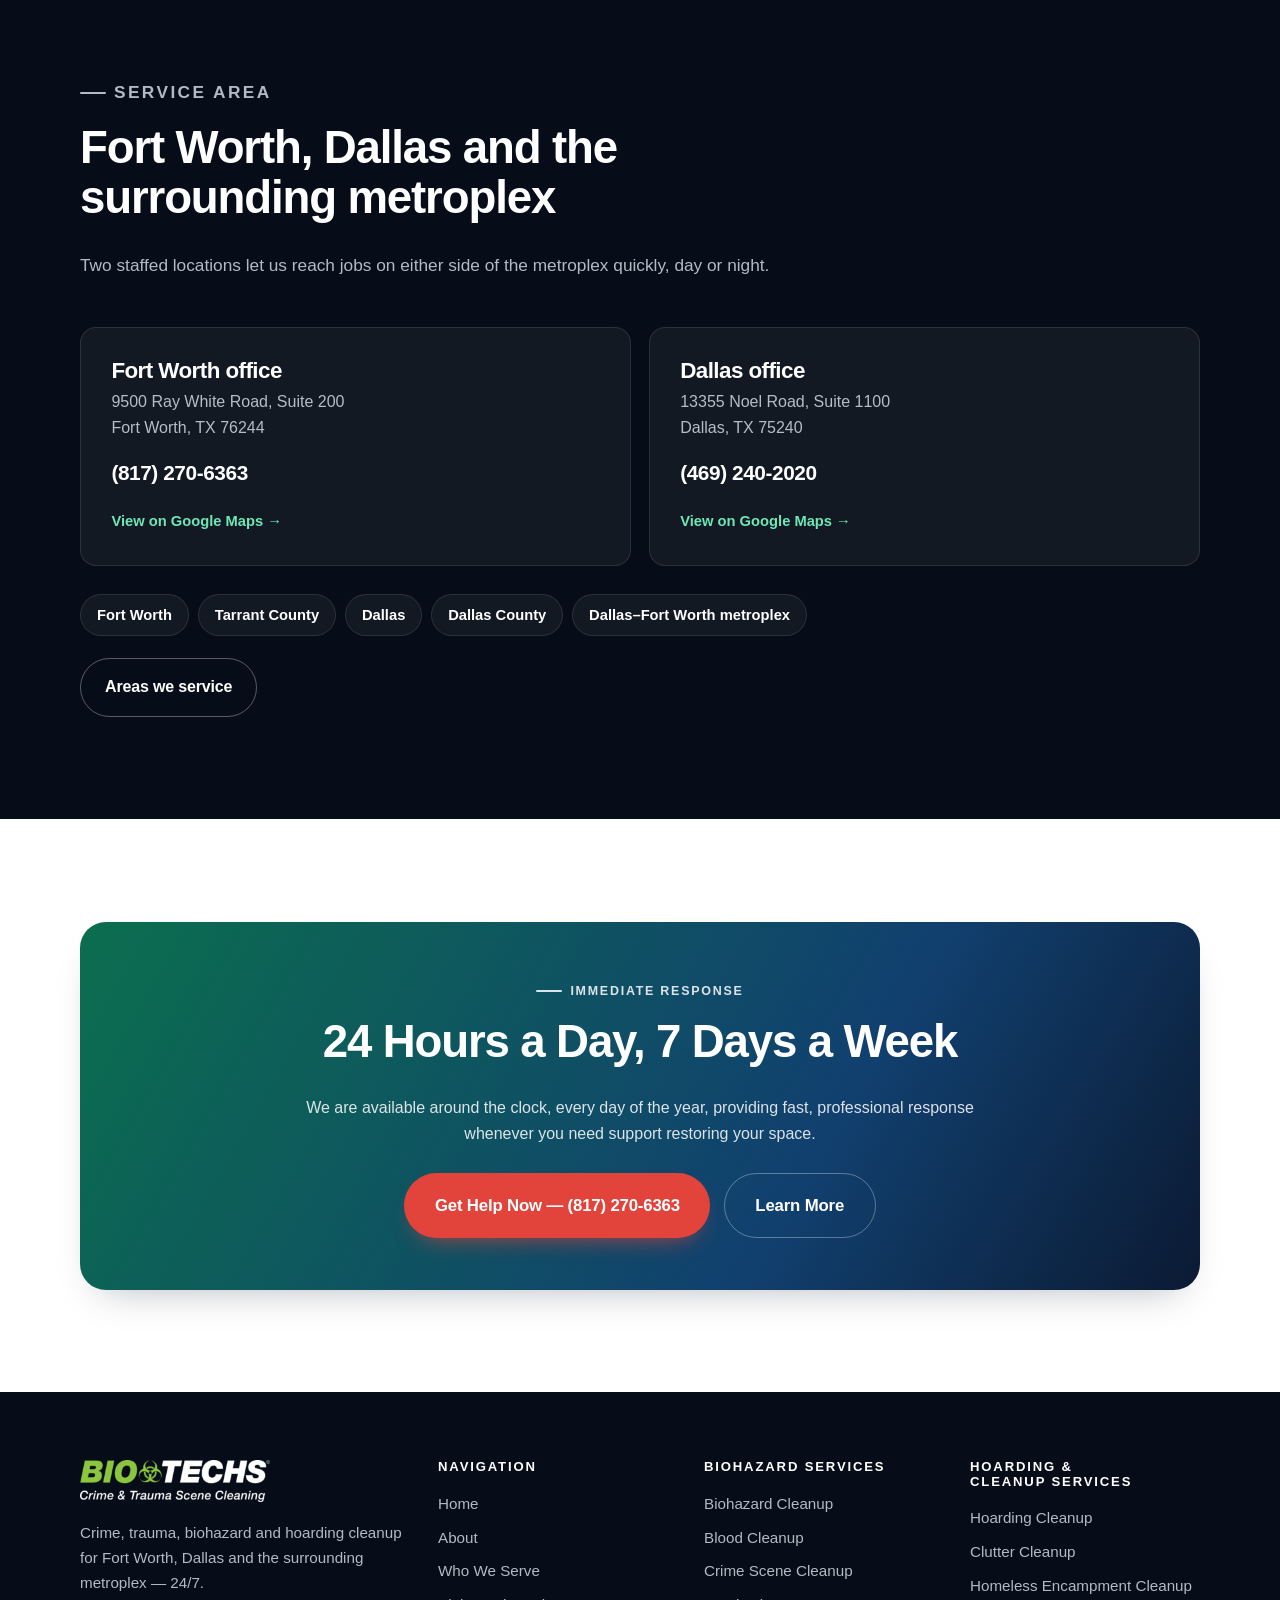
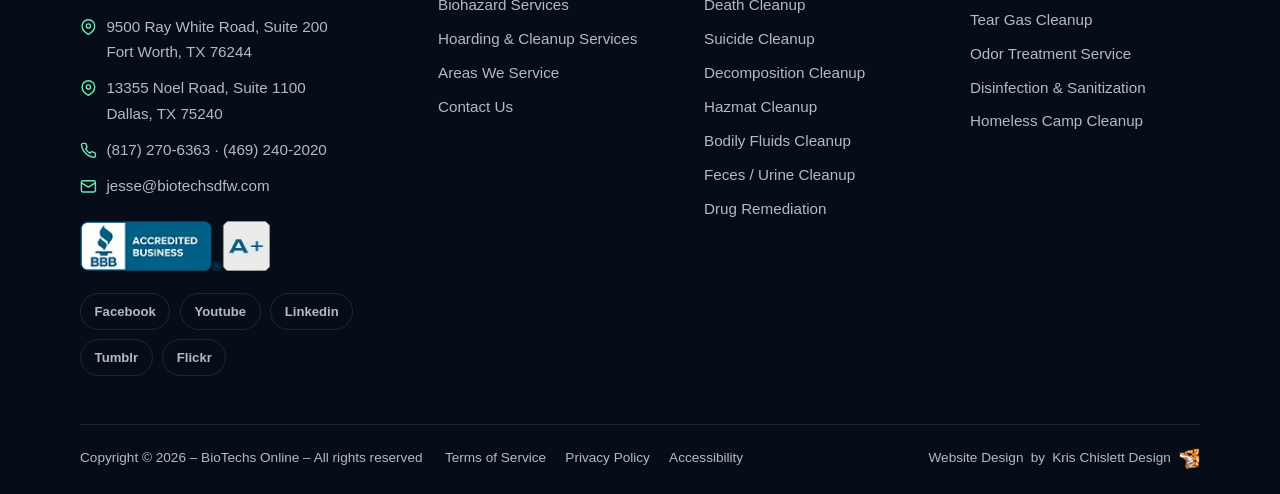
==== commit ae3f2899: "feat: add reviews section to the home page The home page was missing the reviews/social-proof sectio" ====
--- a/index.html
+++ b/index.html
@@ -7,7 +7,7 @@
 <meta name="description" content="BioTechs Crime &amp; Trauma Scene Cleaning provides discreet crime scene, trauma, biohazard and hoarding cleanup in Fort Worth, TX. Available 24 hours a day, 7 days a week. Call (817) 270-6363.">
 <meta name="robots" content="index, follow">
 <meta name="theme-color" content="#070d18">
-<link rel="canonical" href="https://biotechsdfw.com/">
+<link rel="canonical" href="/">
 <meta property="og:type" content="website">
 <meta property="og:site_name" content="BioTechs Crime &amp; Trauma Scene Cleaning">
 <meta property="og:title" content="Crime Scene &amp; Trauma Cleanup in Fort Worth, TX | BioTechs">
@@ -93,9 +93,9 @@
       <ul class="nav__list">
         <li><a class="nav__link" href="/" aria-current="page">Home</a></li>
         <li><a class="nav__link" href="/about/">About</a></li>
-        <li><a class="nav__link" href="/biohazard-services/">Biohazard Services</a></li>
-        <li><a class="nav__link" href="/hoarding-cleanup-services/">Hoarding Cleanup</a></li>
-        <li><a class="nav__link" href="/areas-we-service/">Service Area</a></li>
+        <li><a class="nav__link" href="/biohazard-cleanup-services/">Biohazard Services</a></li>
+        <li><a class="nav__link" href="/hoarding-cleanup/">Hoarding Cleanup</a></li>
+        <li><a class="nav__link" href="/areas-served/">Service Area</a></li>
         <li><a class="nav__link" href="/contact-us/">Contact Us</a></li>
         <li class="nav__cta-mobile"><a class="btn btn--call btn--block" href="tel:+18172706363">Call (817) 270-6363</a></li>
       </ul>
@@ -267,7 +267,7 @@
           </span>
           <h3>Crime Scene Cleanup</h3>
           <p>Discreet, thorough remediation after a violent crime, including blood and bodily fluid removal, disinfection and disposal of contaminated material.</p>
-          <p><a href="/biohazard-services/#crime-scene-cleanup">Crime scene cleanup details →</a></p>
+          <p><a href="/biohazard-cleanup-services/#crime-scene-cleanup">Crime scene cleanup details →</a></p>
         </article>
 
         <article class="card reveal">
@@ -276,7 +276,7 @@
           </span>
           <h3>Blood &amp; Bodily Fluids</h3>
           <p>Blood cleanup, bodily fluids cleanup and feces or urine cleanup for homes, vehicles, rentals and commercial properties.</p>
-          <p><a href="/biohazard-services/#blood-cleanup">Blood cleanup details →</a></p>
+          <p><a href="/biohazard-cleanup-services/#blood-cleanup">Blood cleanup details →</a></p>
         </article>
 
         <article class="card reveal">
@@ -285,7 +285,7 @@
           </span>
           <h3>Death &amp; Decomposition</h3>
           <p>Unattended death, suicide and decomposition cleanup handled with compassion for families, landlords and property managers.</p>
-          <p><a href="/biohazard-services/#death-cleanup">Death cleanup details →</a></p>
+          <p><a href="/biohazard-cleanup-services/#death-cleanup">Death cleanup details →</a></p>
         </article>
 
         <article class="card reveal">
@@ -294,7 +294,7 @@
           </span>
           <h3>Hazmat &amp; Drug Remediation</h3>
           <p>Hazmat cleanup, drug remediation and tear gas cleanup, including the chemical residues left behind after law-enforcement activity.</p>
-          <p><a href="/biohazard-services/#hazmat-cleanup">Hazmat cleanup details →</a></p>
+          <p><a href="/biohazard-cleanup-services/#hazmat-cleanup">Hazmat cleanup details →</a></p>
         </article>
 
         <article class="card reveal">
@@ -303,7 +303,7 @@
           </span>
           <h3>Hoarding &amp; Clutter Cleanup</h3>
           <p>Hoarding cleanup, clutter cleanup and full property clear-outs, worked at a pace that respects the person living there.</p>
-          <p><a href="/hoarding-cleanup-services/#hoarding-cleanup">Hoarding cleanup details →</a></p>
+          <p><a href="/hoarding-cleanup/#hoarding-cleanup">Hoarding cleanup details →</a></p>
         </article>
 
         <article class="card reveal">
@@ -312,12 +312,12 @@
           </span>
           <h3>Odor, Disinfection &amp; Sanitizing</h3>
           <p>Odor treatment service plus disinfection and sanitization to remove lingering smells and pathogens after the heavy work is done.</p>
-          <p><a href="/hoarding-cleanup-services/#odor-treatment-service">Odor treatment details →</a></p>
+          <p><a href="/hoarding-cleanup/#odor-treatment-service">Odor treatment details →</a></p>
         </article>
       </div>
 
       <p style="margin-top:2rem">
-        <a class="btn btn--ghost-dark" href="/biohazard-services/">See all biohazard services</a>
+        <a class="btn btn--ghost-dark" href="/biohazard-cleanup-services/">See all biohazard services</a>
       </p>
     </div>
   </section>
@@ -405,6 +405,58 @@
     </div>
   </section>
 
+  <!-- ============================================================= reviews -->
+  <section class="section" id="reviews" aria-labelledby="reviews-title">
+    <div class="wrap">
+      <div class="section-head is-centered reveal">
+        <p class="eyebrow" style="justify-content:center">Reviews</p>
+        <h2 id="reviews-title">Rated 5 stars by the people we help</h2>
+        <p>
+          Families, landlords and property managers across Dallas–Fort Worth rate
+          BioTechs 5 stars. Read their reviews on our Google Business profile.
+        </p>
+      </div>
+
+      <div class="reviews">
+        <a class="review-card reveal"
+           href="https://maps.app.goo.gl/CmN9aTRehxNvt2R87"
+           target="_blank" rel="noopener">
+          <span class="stars" role="img" aria-label="Rated 5 out of 5 stars">
+            <svg viewBox="0 0 24 24" aria-hidden="true"><path d="M12 2.6l2.9 6 6.6.9-4.8 4.6 1.2 6.5-5.9-3.1-5.9 3.1 1.2-6.5L2.5 9.5l6.6-.9z"/></svg>
+            <svg viewBox="0 0 24 24" aria-hidden="true"><path d="M12 2.6l2.9 6 6.6.9-4.8 4.6 1.2 6.5-5.9-3.1-5.9 3.1 1.2-6.5L2.5 9.5l6.6-.9z"/></svg>
+            <svg viewBox="0 0 24 24" aria-hidden="true"><path d="M12 2.6l2.9 6 6.6.9-4.8 4.6 1.2 6.5-5.9-3.1-5.9 3.1 1.2-6.5L2.5 9.5l6.6-.9z"/></svg>
+            <svg viewBox="0 0 24 24" aria-hidden="true"><path d="M12 2.6l2.9 6 6.6.9-4.8 4.6 1.2 6.5-5.9-3.1-5.9 3.1 1.2-6.5L2.5 9.5l6.6-.9z"/></svg>
+            <svg viewBox="0 0 24 24" aria-hidden="true"><path d="M12 2.6l2.9 6 6.6.9-4.8 4.6 1.2 6.5-5.9-3.1-5.9 3.1 1.2-6.5L2.5 9.5l6.6-.9z"/></svg>
+          </span>
+          <p class="review-card__score">5-Star Client Reviews</p>
+          <p class="review-card__meta">Read verified reviews on our Google Business profile</p>
+          <span class="review-card__cta">Read our Google reviews →</span>
+        </a>
+
+        <div class="review-card review-card--plain reveal">
+          <img src="/images/source/05-bbb-accredit-business-badge.webp"
+               width="300" height="113" loading="lazy"
+               alt="BBB Accredited Business badge, indicating BioTechs is accredited by the Better Business Bureau.">
+          <p class="review-card__score">BBB Accredited Business</p>
+          <p class="review-card__meta">
+            Accredited with the Better Business Bureau — independent accountability
+            for the crew you let into your home.
+          </p>
+        </div>
+
+        <div class="review-card review-card--plain reveal">
+          <span class="review-card__stat">24/7</span>
+          <p class="review-card__score">Answered by a real person</p>
+          <p class="review-card__meta">
+            Families, landlords, realtors and first responders call us back because
+            we answer day or night, arrive discreetly and treat the property with care.
+          </p>
+          <a class="review-card__cta" href="/about/">Why people choose BioTechs →</a>
+        </div>
+      </div>
+    </div>
+  </section>
+
   <!-- ======================================================= service areas -->
   <section class="section section--dark" aria-labelledby="areas-title">
     <div class="wrap">
@@ -437,7 +489,7 @@
           <li>Dallas County</li>
           <li>Dallas–Fort Worth metroplex</li>
         </ul>
-        <p style="margin-top:1.4rem"><a class="btn btn--ghost" href="/areas-we-service/">Areas we service</a></p>
+        <p style="margin-top:1.4rem"><a class="btn btn--ghost" href="/areas-served/">Areas we service</a></p>
       </div>
     </div>
   </section>
@@ -513,9 +565,9 @@
           <li><a href="/">Home</a></li>
           <li><a href="/about/">About</a></li>
           <li><a href="/about/#who-we-serve">Who We Serve</a></li>
-          <li><a href="/biohazard-services/">Biohazard Services</a></li>
-          <li><a href="/hoarding-cleanup-services/">Hoarding &amp; Cleanup Services</a></li>
-          <li><a href="/areas-we-service/">Areas We Service</a></li>
+          <li><a href="/biohazard-cleanup-services/">Biohazard Services</a></li>
+          <li><a href="/hoarding-cleanup/">Hoarding &amp; Cleanup Services</a></li>
+          <li><a href="/areas-served/">Areas We Service</a></li>
           <li><a href="/contact-us/">Contact Us</a></li>
         </ul>
       </div>
@@ -523,29 +575,29 @@
       <div>
         <h3>Biohazard Services</h3>
         <ul class="footer__list">
-          <li><a href="/biohazard-services/#biohazard-cleanup">Biohazard Cleanup</a></li>
-          <li><a href="/biohazard-services/#blood-cleanup">Blood Cleanup</a></li>
-          <li><a href="/biohazard-services/#crime-scene-cleanup">Crime Scene Cleanup</a></li>
-          <li><a href="/biohazard-services/#death-cleanup">Death Cleanup</a></li>
-          <li><a href="/biohazard-services/#suicide-cleanup">Suicide Cleanup</a></li>
-          <li><a href="/biohazard-services/#decomposition-cleanup">Decomposition Cleanup</a></li>
-          <li><a href="/biohazard-services/#hazmat-cleanup">Hazmat Cleanup</a></li>
-          <li><a href="/biohazard-services/#bodily-fluids-cleanup">Bodily Fluids Cleanup</a></li>
-          <li><a href="/biohazard-services/#feces-urine-cleanup">Feces / Urine Cleanup</a></li>
-          <li><a href="/biohazard-services/#drug-remediation">Drug Remediation</a></li>
+          <li><a href="/biohazard-cleanup-services/#biohazard-cleanup">Biohazard Cleanup</a></li>
+          <li><a href="/biohazard-cleanup-services/#blood-cleanup">Blood Cleanup</a></li>
+          <li><a href="/biohazard-cleanup-services/#crime-scene-cleanup">Crime Scene Cleanup</a></li>
+          <li><a href="/biohazard-cleanup-services/#death-cleanup">Death Cleanup</a></li>
+          <li><a href="/biohazard-cleanup-services/#suicide-cleanup">Suicide Cleanup</a></li>
+          <li><a href="/biohazard-cleanup-services/#decomposition-cleanup">Decomposition Cleanup</a></li>
+          <li><a href="/biohazard-cleanup-services/#hazmat-cleanup">Hazmat Cleanup</a></li>
+          <li><a href="/biohazard-cleanup-services/#bodily-fluids-cleanup">Bodily Fluids Cleanup</a></li>
+          <li><a href="/biohazard-cleanup-services/#feces-urine-cleanup">Feces / Urine Cleanup</a></li>
+          <li><a href="/biohazard-cleanup-services/#drug-remediation">Drug Remediation</a></li>
         </ul>
       </div>
 
       <div>
         <h3>Hoarding &amp; Cleanup Services</h3>
         <ul class="footer__list">
-          <li><a href="/hoarding-cleanup-services/#hoarding-cleanup">Hoarding Cleanup</a></li>
-          <li><a href="/hoarding-cleanup-services/#clutter-cleanup">Clutter Cleanup</a></li>
-          <li><a href="/hoarding-cleanup-services/#homeless-encampment-cleanup">Homeless Encampment Cleanup</a></li>
-          <li><a href="/hoarding-cleanup-services/#tear-gas-cleanup">Tear Gas Cleanup</a></li>
-          <li><a href="/hoarding-cleanup-services/#odor-treatment-service">Odor Treatment Service</a></li>
-          <li><a href="/hoarding-cleanup-services/#disinfection-sanitization">Disinfection &amp; Sanitization</a></li>
-          <li><a href="/hoarding-cleanup-services/#homeless-camp-cleanup">Homeless Camp Cleanup</a></li>
+          <li><a href="/hoarding-cleanup/#hoarding-cleanup">Hoarding Cleanup</a></li>
+          <li><a href="/hoarding-cleanup/#clutter-cleanup">Clutter Cleanup</a></li>
+          <li><a href="/hoarding-cleanup/#homeless-encampment-cleanup">Homeless Encampment Cleanup</a></li>
+          <li><a href="/hoarding-cleanup/#tear-gas-cleanup">Tear Gas Cleanup</a></li>
+          <li><a href="/hoarding-cleanup/#odor-treatment-service">Odor Treatment Service</a></li>
+          <li><a href="/hoarding-cleanup/#disinfection-sanitization">Disinfection &amp; Sanitization</a></li>
+          <li><a href="/hoarding-cleanup/#homeless-camp-cleanup">Homeless Camp Cleanup</a></li>
         </ul>
       </div>
     </div>
--- a/assets/css/styles.css
+++ b/assets/css/styles.css
@@ -658,6 +658,59 @@
   color: var(--text-invert);
 }
 .card--dark p { color: var(--text-invert-soft); }
+
+/* ----------------------------------------------------------------- reviews */
+
+.reviews {
+  display: grid;
+  gap: 1.1rem;
+  grid-template-columns: 1fr;
+}
+@media (min-width: 620px) { .reviews { grid-template-columns: repeat(2, 1fr); } }
+@media (min-width: 1000px) { .reviews { grid-template-columns: repeat(3, 1fr); } }
+
+.review-card {
+  display: flex;
+  flex-direction: column;
+  align-items: flex-start;
+  gap: .45rem;
+  padding: clamp(1.3rem, 2.5vw, 1.7rem);
+  background: var(--paper);
+  border: 1px solid var(--line-solid);
+  border-radius: var(--radius);
+  box-shadow: var(--shadow-s);
+  color: inherit;
+  text-decoration: none;
+  transition: transform .2s ease, box-shadow .2s ease, border-color .2s ease;
+}
+a.review-card:hover {
+  transform: translateY(-4px);
+  box-shadow: var(--shadow);
+  border-color: rgba(22, 181, 127, .45);
+  text-decoration: none;
+}
+.review-card img { width: 150px; height: auto; margin-bottom: .3rem; }
+
+.stars { display: inline-flex; gap: .15rem; margin-bottom: .2rem; }
+.stars svg { width: 1.3rem; height: 1.3rem; fill: #f5a623; }
+
+.review-card__stat {
+  font-size: clamp(1.9rem, 4vw, 2.4rem);
+  font-weight: 800;
+  line-height: 1;
+  color: var(--green-dark);
+  margin-bottom: .2rem;
+}
+.review-card__score { font-weight: 700; font-size: 1.05rem; margin: 0; }
+.review-card__meta { font-size: .96rem; color: var(--text-soft); margin: 0; }
+.review-card__cta {
+  margin-top: auto;
+  padding-top: .6rem;
+  font-weight: 650;
+  font-size: .95rem;
+  color: var(--green-dark);
+}
+
 .card--dark .card__icon {
   background: rgba(52, 211, 153, .14);
   color: #6ee7b7;
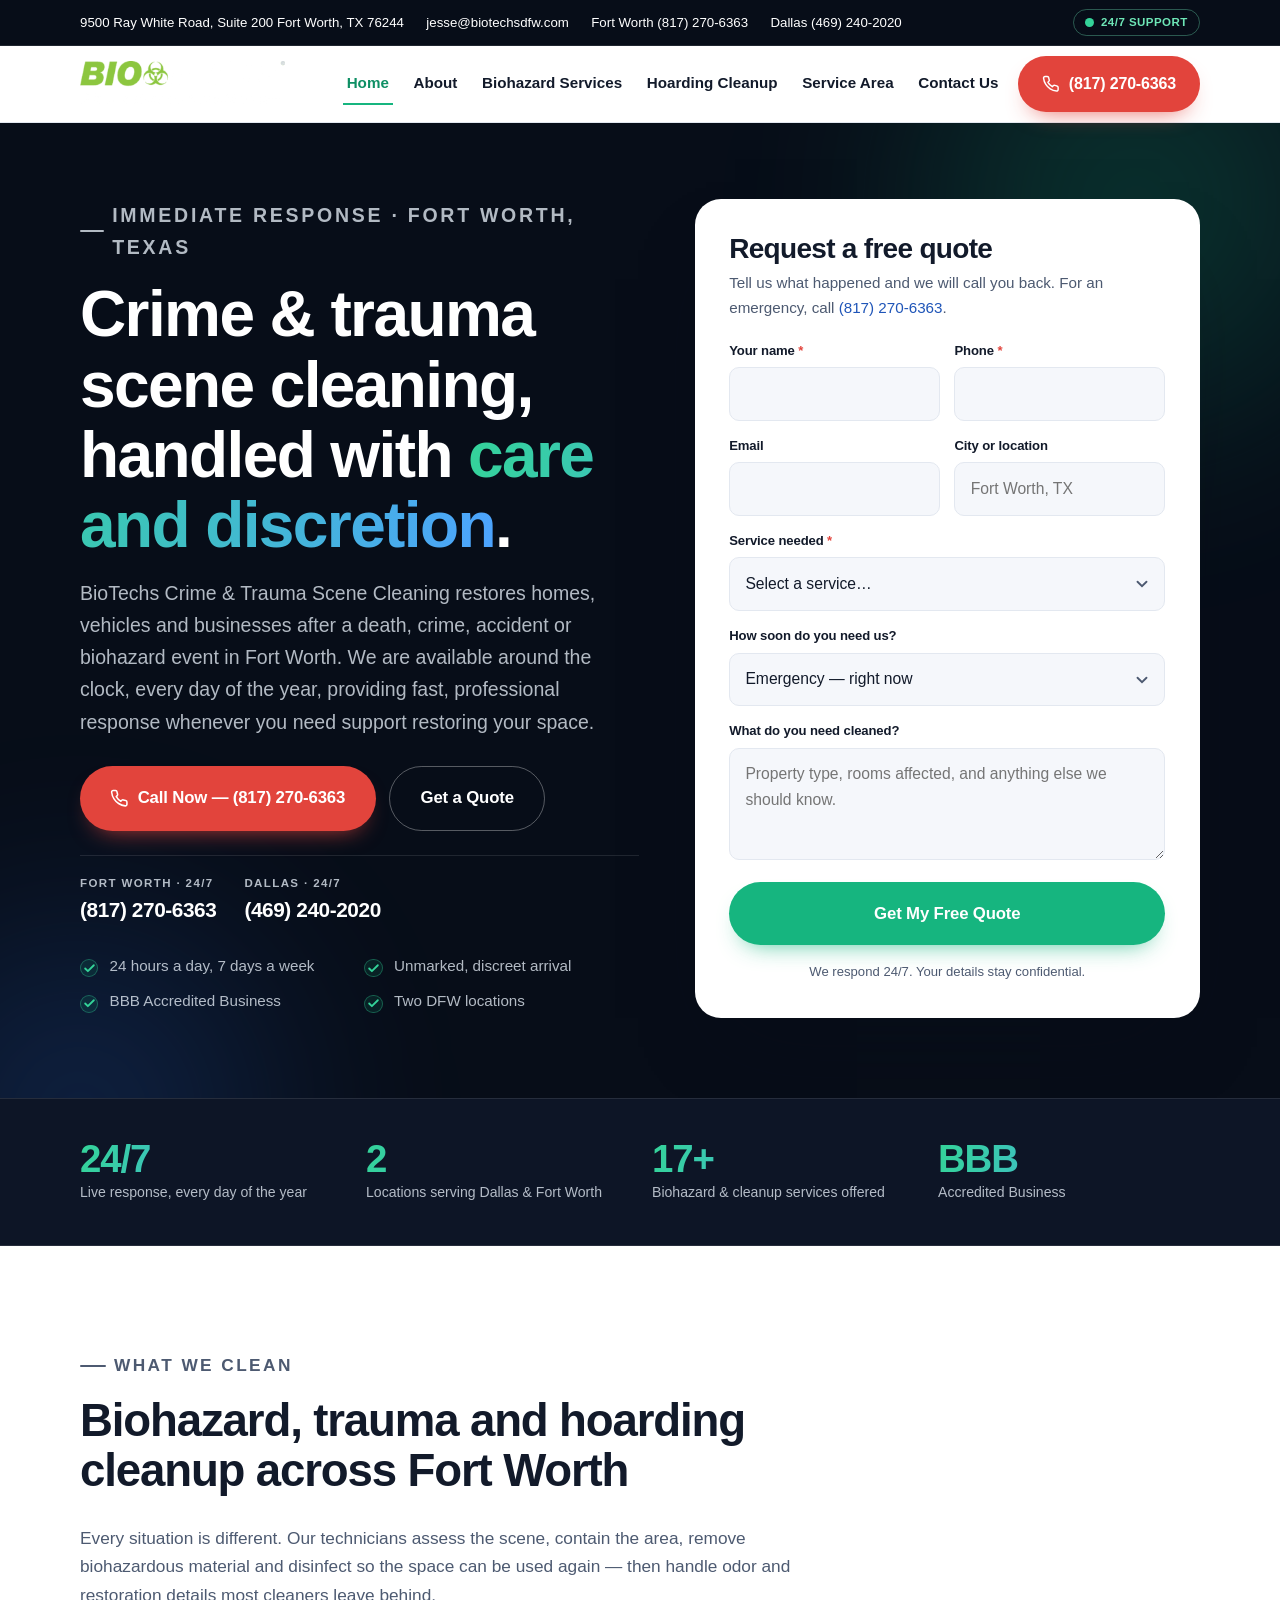
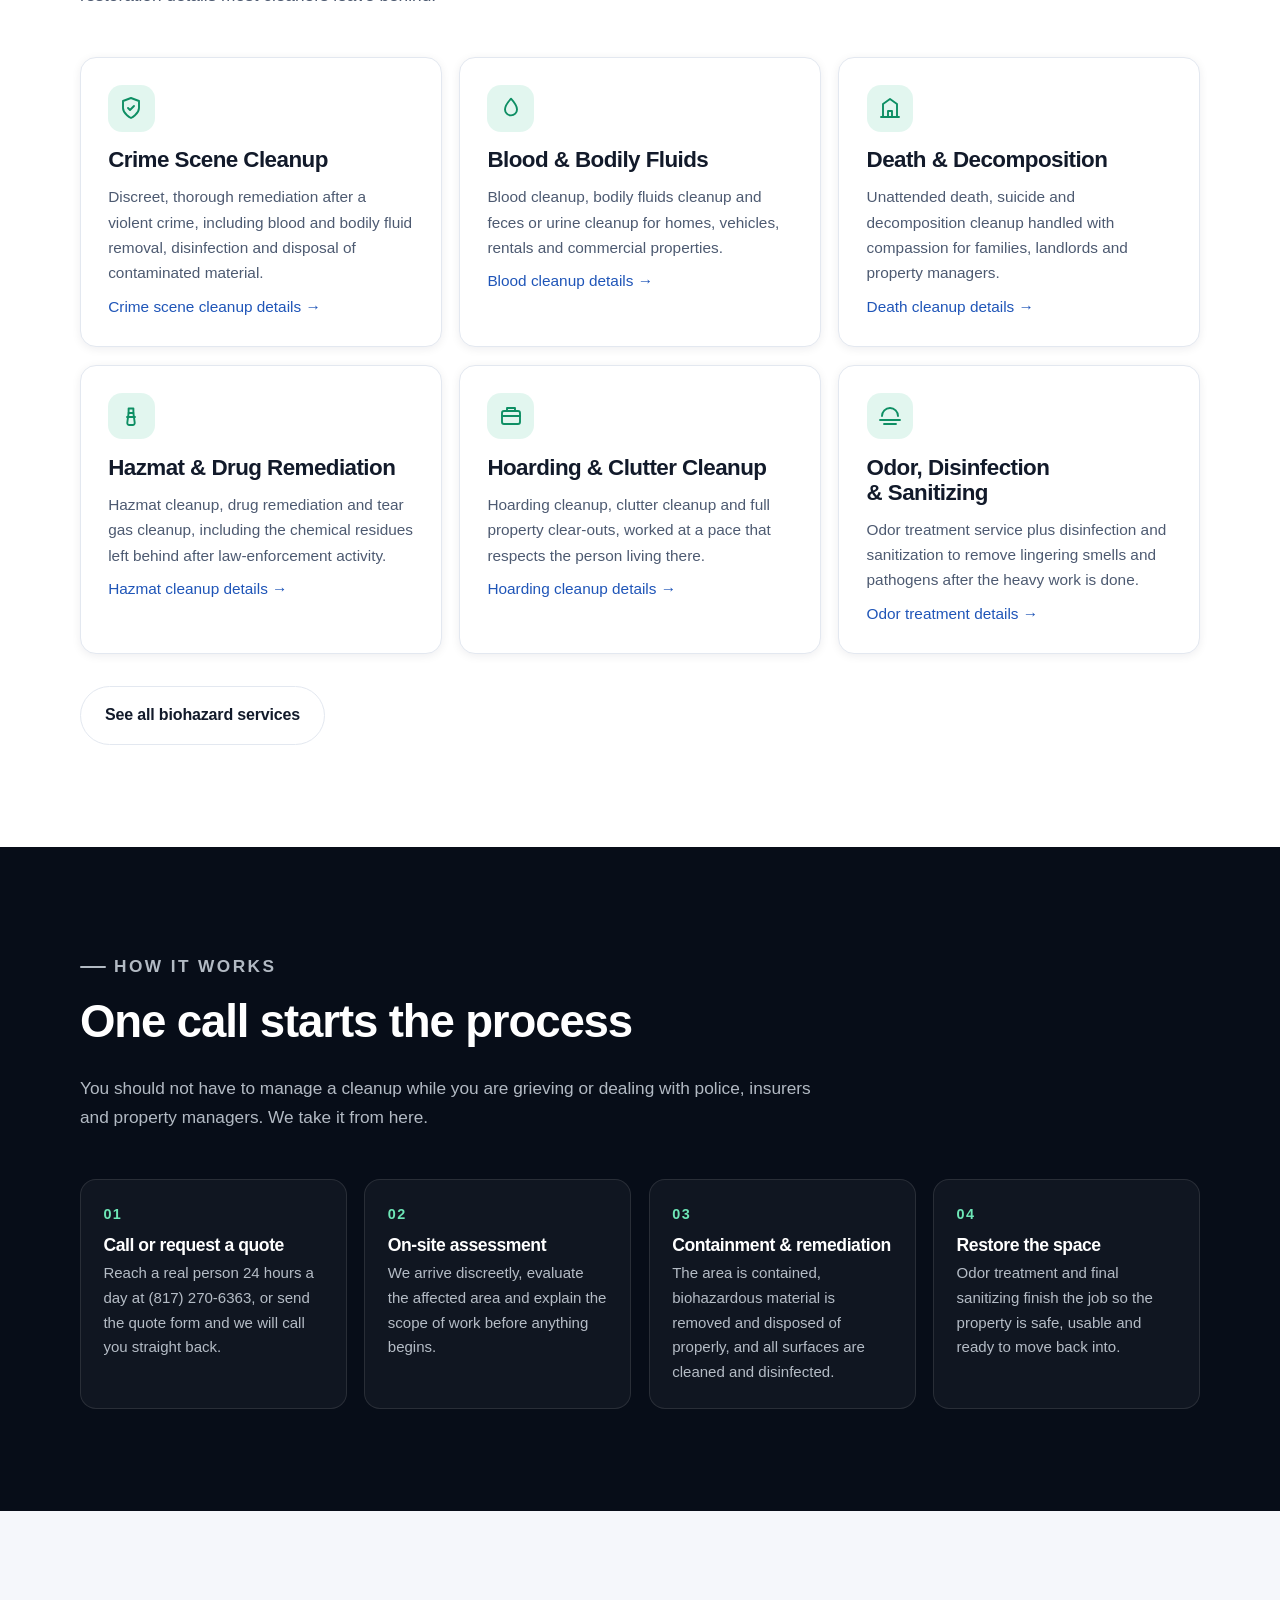
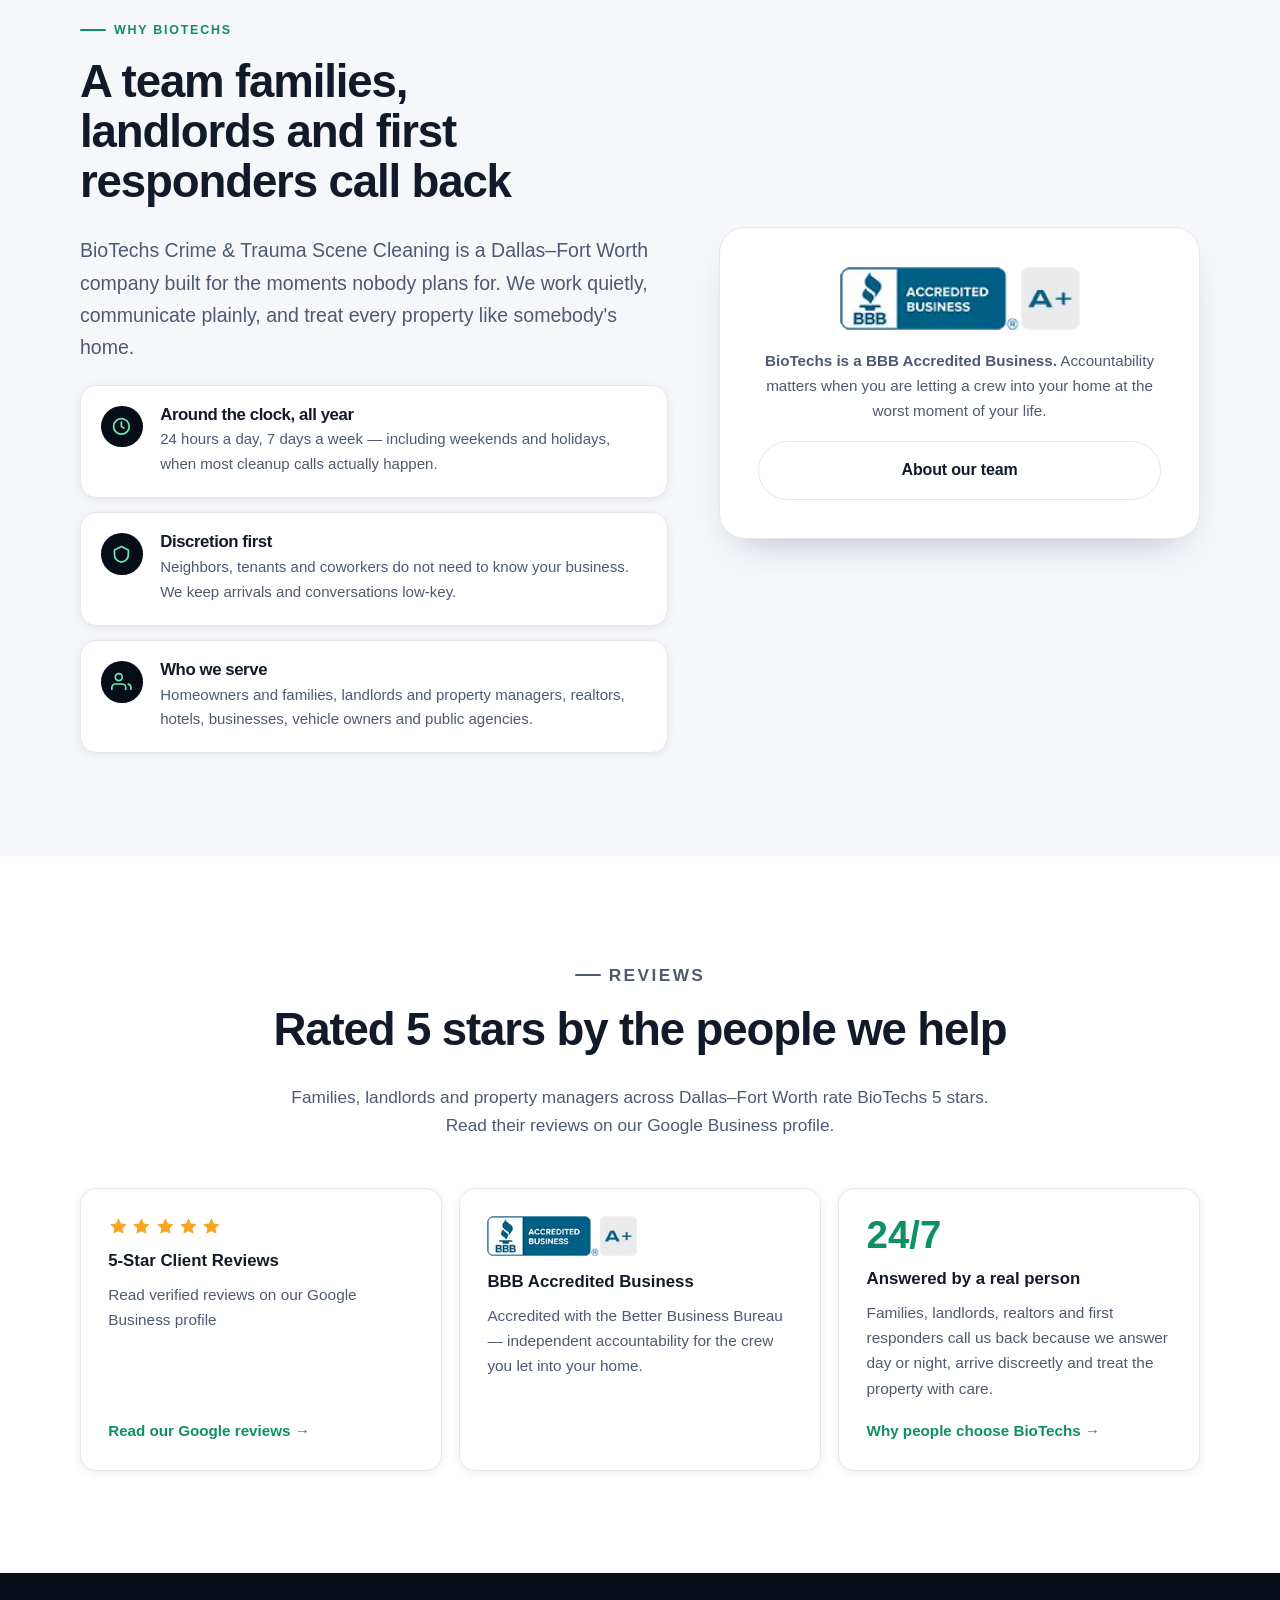
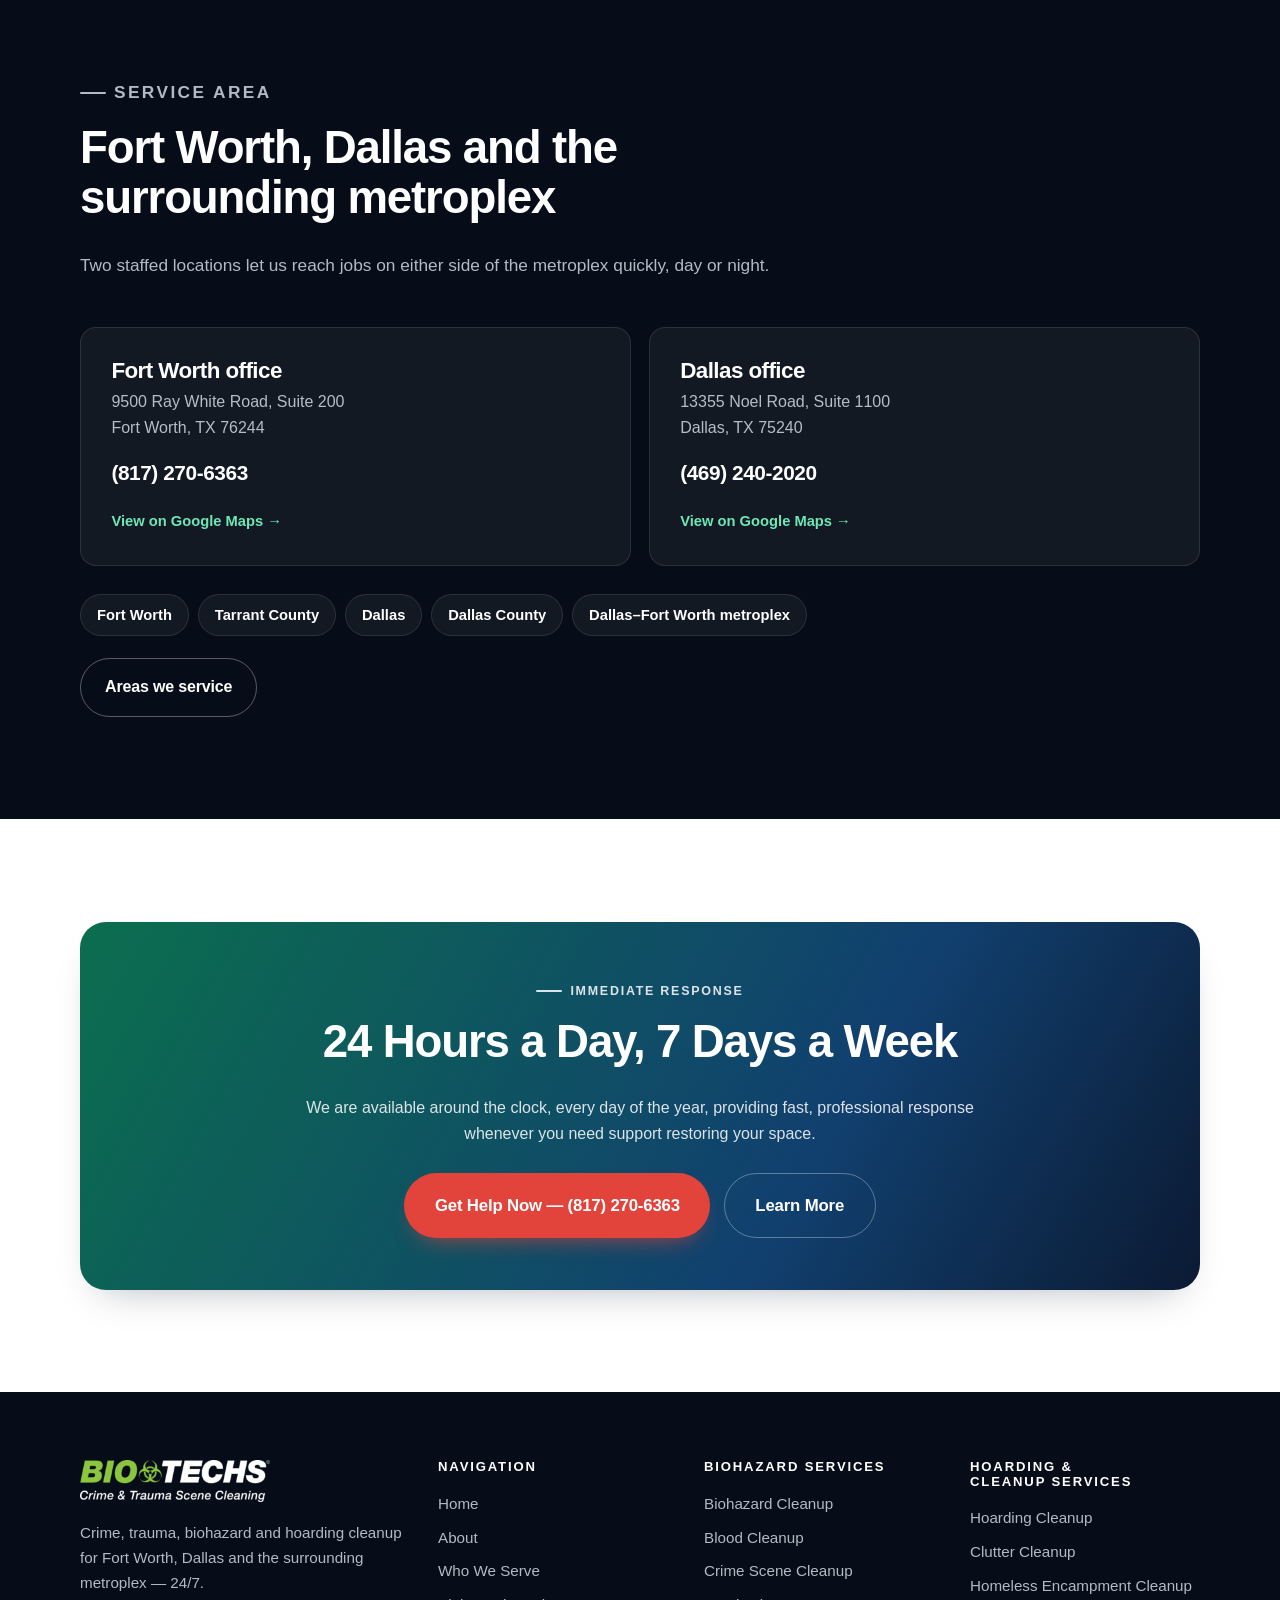
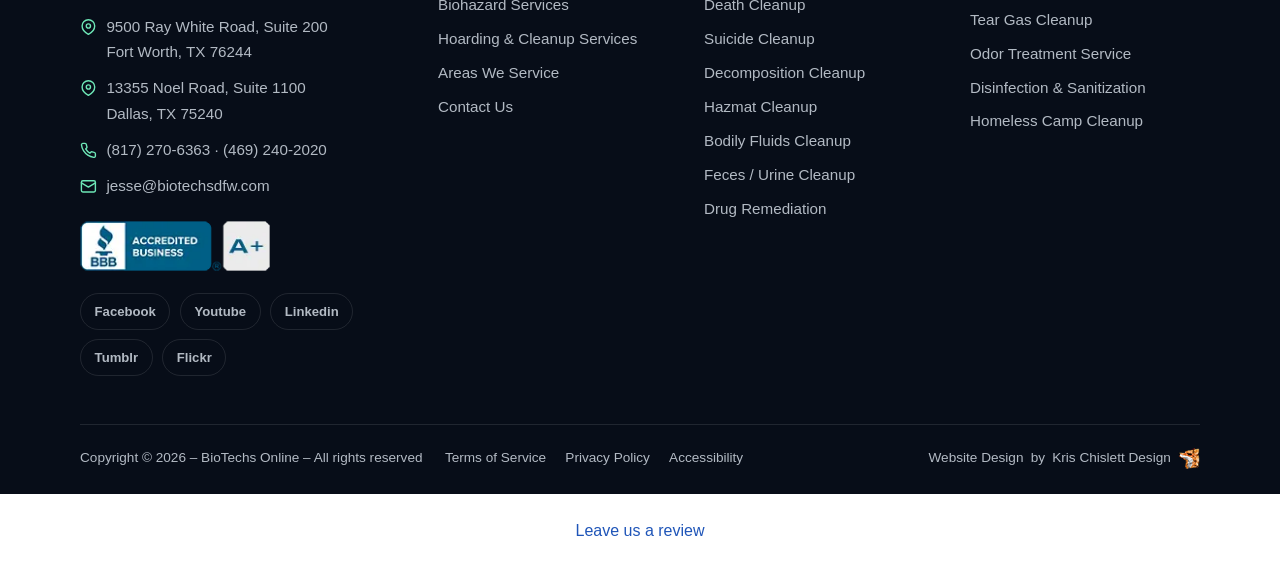
==== commit 2e3787aa: "feat: add review page link" ====
--- a/index.html
+++ b/index.html
@@ -625,5 +625,6 @@
 </div>
 
 <script src="/assets/js/main.js" defer></script>
+<p data-lv-review="1" style="text-align:center;margin:24px 0"><a href="/review">Leave us a review</a></p>
 </body>
 </html>
